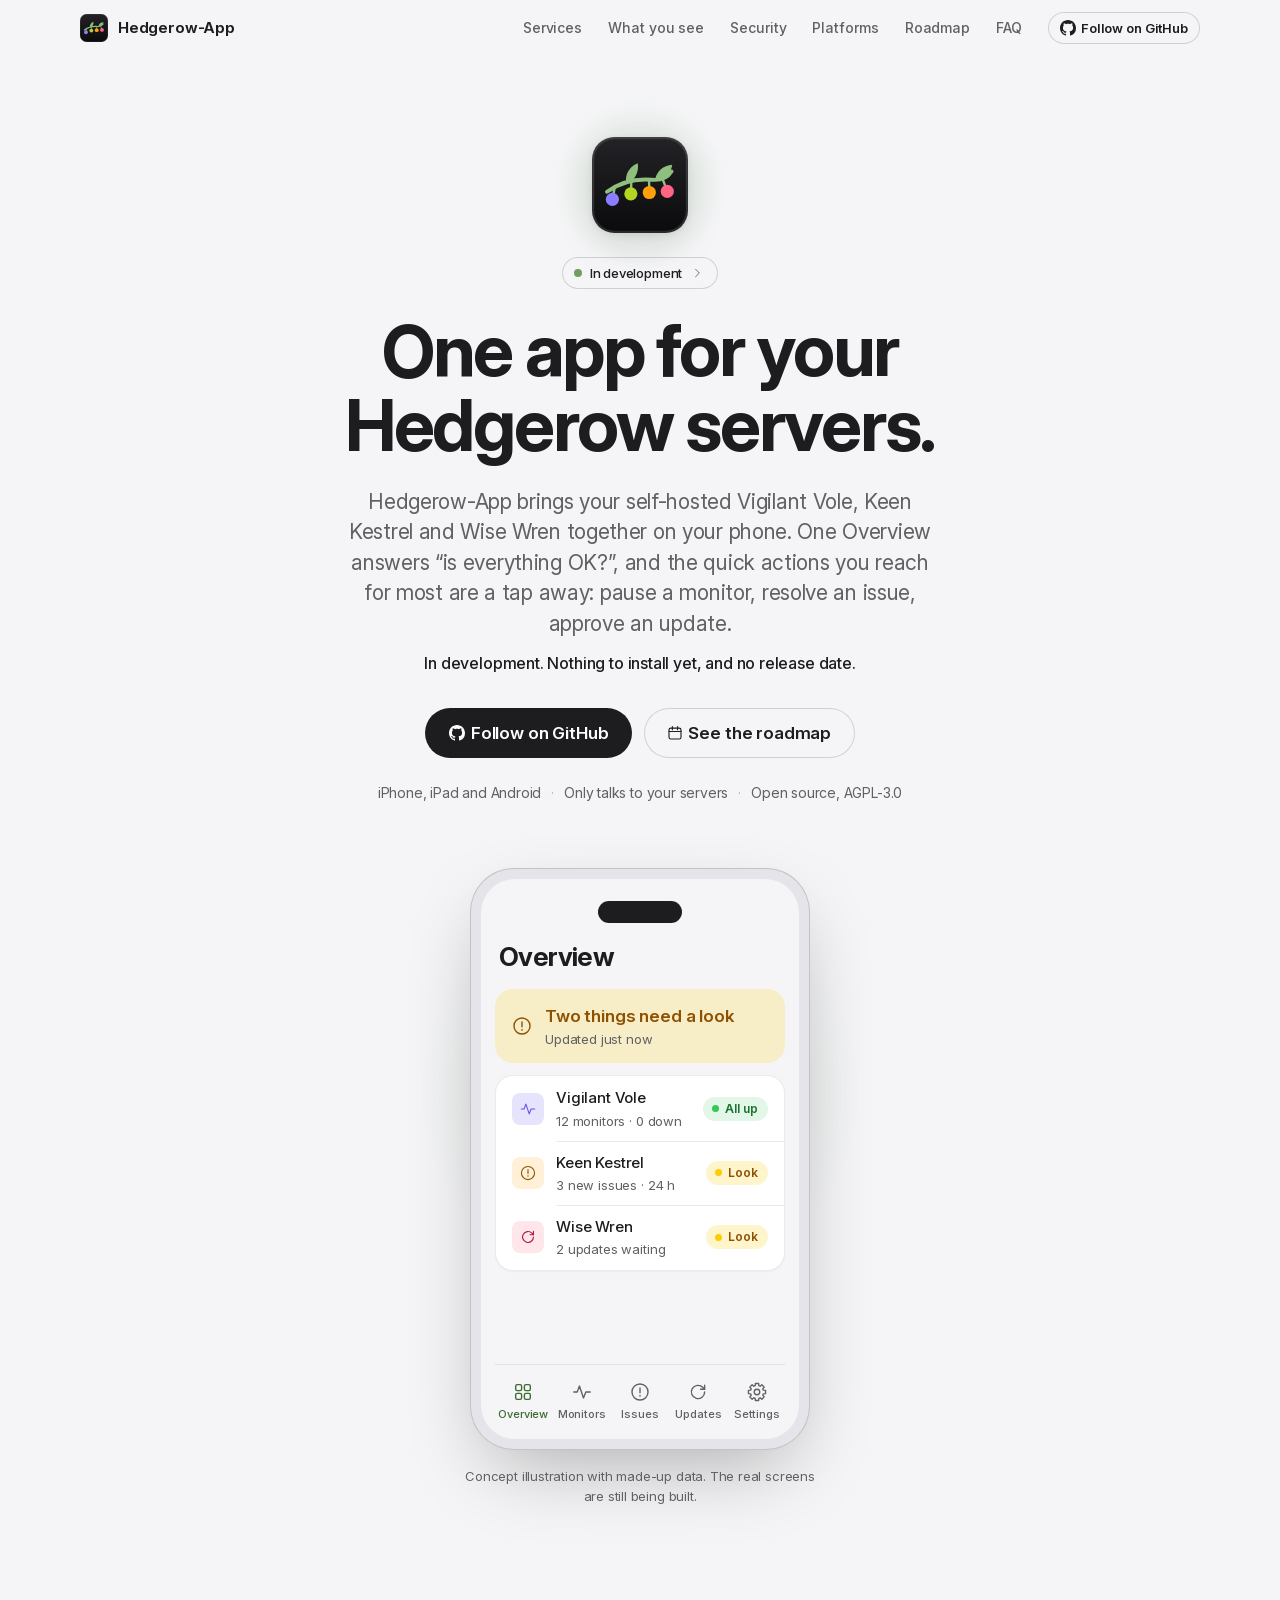
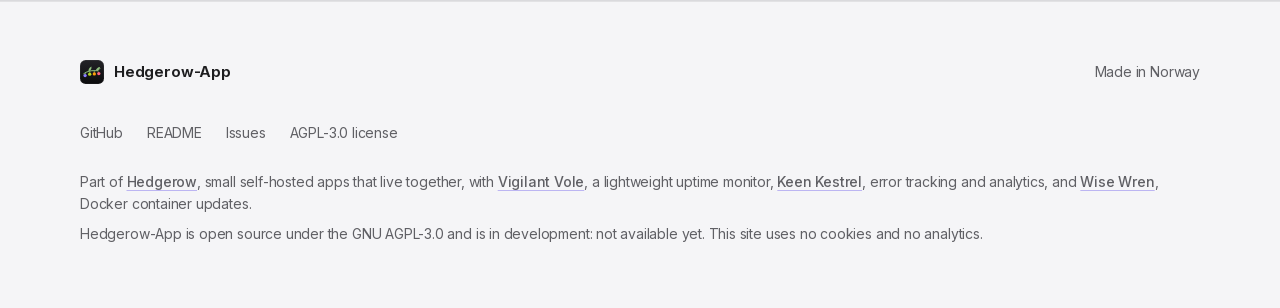
==== site/index.html @ c565898b "docs: add README and website Adds the README and a GitHub Pages site under site/ with the workflow t" ====
<!doctype html>
<html lang="en">
  <head>
    <meta charset="utf-8" />
    <meta name="viewport" content="width=device-width, initial-scale=1, viewport-fit=cover" />
    <meta
      http-equiv="Content-Security-Policy"
      content="default-src 'none'; script-src 'self' 'sha256-WZRJfWvsnNCPcxzZwvyhovnZGqhZaC+8gPGPRbx6wTk='; style-src 'self'; img-src 'self'; font-src 'self'; manifest-src 'self'; base-uri 'self'; form-action 'none'"
    />
    <title>Hedgerow-App — one app for your Hedgerow servers (in development)</title>
    <meta
      name="description"
      content="Hedgerow-App is one native app for iPhone, iPad and Android that brings your self-hosted Vigilant Vole, Keen Kestrel and Wise Wren servers together: an overview of what needs attention and quick actions. Open source and in development; not available yet."
    />
    <script>document.documentElement.classList.add("js");</script>
    <link rel="canonical" href="https://hedgerow.tools/Hedgerow-App/" />
    <link rel="icon" href="favicon.svg" type="image/svg+xml" />
    <link rel="icon" href="favicon.png" type="image/png" sizes="48x48" />
    <link rel="apple-touch-icon" href="apple-touch-icon.png" />
    <link rel="manifest" href="manifest.webmanifest" />
    <meta name="color-scheme" content="light dark" />
    <meta name="theme-color" content="#0b0b0d" media="(prefers-color-scheme: dark)" />
    <meta name="theme-color" content="#f5f5f7" media="(prefers-color-scheme: light)" />
    <meta property="og:type" content="website" />
    <meta property="og:url" content="https://hedgerow.tools/Hedgerow-App/" />
    <meta property="og:site_name" content="Hedgerow-App" />
    <meta property="og:title" content="Hedgerow-App — one app for your Hedgerow servers (in development)" />
    <meta
      property="og:description"
      content="Is everything OK? One overview of your self-hosted Vigilant Vole, Keen Kestrel and Wise Wren servers, with quick actions. Talks only to your own servers. Open source, in development."
    />
    <meta property="og:image" content="https://hedgerow.tools/Hedgerow-App/icon-512.png" />
    <meta property="og:image:type" content="image/png" />
    <meta property="og:image:width" content="512" />
    <meta property="og:image:height" content="512" />
    <meta property="og:image:alt" content="The Hedgerow-App logo, the Hedgerow sprig with its coloured berries on a dark tile." />
    <meta name="twitter:card" content="summary" />
    <meta name="twitter:title" content="Hedgerow-App — one app for your Hedgerow servers (in development)" />
    <meta
      name="twitter:description"
      content="Is everything OK? One overview of your self-hosted Vigilant Vole, Keen Kestrel and Wise Wren servers, with quick actions. Talks only to your own servers. Open source, in development."
    />
    <meta name="twitter:image" content="https://hedgerow.tools/Hedgerow-App/icon-512.png" />
    <link rel="preload" href="fonts/InterVariable.woff2" as="font" type="font/woff2" crossorigin />
    <link rel="stylesheet" href="styles.css" />
    <script type="application/ld+json">
      {
        "@context": "https://schema.org",
        "@type": "SoftwareApplication",
        "name": "Hedgerow-App",
        "description": "A planned native app for iPhone, iPad and Android that brings self-hosted Vigilant Vole, Keen Kestrel and Wise Wren servers together. In development; not available yet.",
        "url": "https://hedgerow.tools/Hedgerow-App/",
        "applicationCategory": "UtilitiesApplication",
        "operatingSystem": "iOS 18 or later, Android 10 or later",
        "image": "https://hedgerow.tools/Hedgerow-App/icon-512.png",
        "license": "https://github.com/Ferdinand99/Hedgerow-App/blob/main/LICENSE",
        "sameAs": ["https://github.com/Ferdinand99/Hedgerow-App"]
      }
    </script>
    <script src="app.js" defer></script>
  </head>
  <body>
    <svg width="0" height="0" class="vh" aria-hidden="true" focusable="false">
      <symbol id="gh" viewBox="0 0 16 16">
        <path d="M8 0C3.58 0 0 3.58 0 8c0 3.54 2.29 6.53 5.47 7.59.4.07.55-.17.55-.38 0-.19-.01-.82-.01-1.49-2.01.37-2.53-.49-2.69-.94-.09-.23-.48-.94-.82-1.13-.28-.15-.68-.52-.01-.53.63-.01 1.08.58 1.23.82.72 1.21 1.87.87 2.33.66.07-.52.28-.87.51-1.07-1.78-.2-3.64-.89-3.64-3.95 0-.87.31-1.59.82-2.15-.08-.2-.36-1.02.08-2.12 0 0 .67-.21 2.2.82.64-.18 1.32-.27 2-.27.68 0 1.36.09 2 .27 1.53-1.04 2.2-.82 2.2-.82.44 1.1.16 1.92.08 2.12.51.56.82 1.27.82 2.15 0 3.07-1.87 3.75-3.65 3.95.29.25.54.73.54 1.48 0 1.07-.01 1.93-.01 2.2 0 .21.15.46.55.38A8.01 8.01 0 0 0 16 8c0-4.42-3.58-8-8-8z" />
      </symbol>
    </svg>

    <a class="skip" href="#main">Skip to content</a>

    <header class="topbar" id="top">
      <div class="wrap topbar-inner">
        <a class="brand" href="#top">
          <img src="favicon.svg" alt="" width="28" height="28" />
          <span>Hedgerow-App</span>
        </a>

        <button class="nav-toggle" type="button" aria-label="Menu" aria-expanded="false" aria-controls="topnav" hidden>
          <span></span><span></span>
        </button>

        <nav class="topnav" id="topnav" aria-label="Main">
          <a class="topnav-link" href="#services">Services</a>
          <a class="topnav-link" href="#screens">What you see</a>
          <a class="topnav-link" href="#security">Security</a>
          <a class="topnav-link" href="#platforms">Platforms</a>
          <a class="topnav-link" href="#roadmap">Roadmap</a>
          <a class="topnav-link" href="#faq">FAQ</a>
          <a class="btn btn-ghost btn-sm" href="https://github.com/Ferdinand99/Hedgerow-App" aria-label="Follow Hedgerow-App on GitHub">
            <svg class="gh-mark" aria-hidden="true"><use href="#gh"></use></svg>
            <span>Follow on GitHub</span>
          </a>
        </nav>
      </div>
    </header>

    <main id="main">
      <!-- Hero ============================================================ -->
      <section class="hero" aria-labelledby="hero-title">
        <div class="wrap">
          <div class="hero-copy">
            <div class="hero-icon">
              <img src="assets/hedgerow-mark.svg" width="96" height="96" alt="" />
            </div>
            <a class="live-pill" href="#roadmap">
              <span class="dot" aria-hidden="true"></span>
              <span>In development</span>
              <svg class="icon" aria-hidden="true"><use href="assets/icons.svg#chevron-right"></use></svg>
            </a>
            <h1 class="display" id="hero-title">One app for your<br class="br-wide" /> Hedgerow servers.</h1>
            <p class="lead">
              Hedgerow-App brings your self-hosted Vigilant Vole, Keen Kestrel and Wise Wren
              together on your phone. One Overview answers “is everything OK?”, and the quick
              actions you reach for most are a tap away: pause a monitor, resolve an issue, approve
              an update.
            </p>
            <p class="hero-fine">In development. Nothing to install yet, and no release date.</p>
            <div class="hero-actions">
              <a class="btn btn-primary btn-lg" href="https://github.com/Ferdinand99/Hedgerow-App">
                <svg class="gh-mark" aria-hidden="true"><use href="#gh"></use></svg>
                <span>Follow on GitHub</span>
              </a>
              <a class="btn btn-ghost btn-lg" href="#roadmap">
                <svg class="icon" aria-hidden="true"><use href="assets/icons.svg#calendar"></use></svg>
                <span>See the roadmap</span>
              </a>
            </div>
            <p class="hero-meta"><span>iPhone, iPad and Android</span><span>Only talks to your servers</span><span>Open source, AGPL-3.0</span></p>
          </div>

          <figure class="hero-shot hero-shot-phone">
            <div
              class="phone"
              role="img"
              aria-label="Concept illustration of the Overview screen on a phone. A banner says two things need a look. Vigilant Vole shows all twelve monitors up. Keen Kestrel shows three new issues in the last 24 hours. Wise Wren shows two updates waiting. A tab bar below has Overview, Monitors, Issues, Updates and Settings. The data is made up."
            >
              <div class="phone-screen">
                <span class="phone-notch"></span>
                <span class="phone-title">Overview</span>
                <div class="phone-ok status-warning">
                  <svg class="icon" aria-hidden="true"><use href="assets/icons.svg#alert-circle"></use></svg>
                  <span>Two things need a look<small>Updated just now</small></span>
                </div>
                <ul class="list">
                  <li>
                    <div class="list-row app-vole app-tint">
                      <span class="list-icon"><svg class="icon" aria-hidden="true"><use href="assets/icons.svg#pulse"></use></svg></span>
                      <span class="list-main"><span class="list-title">Vigilant Vole</span><span class="list-sub">12 monitors · 0 down</span></span>
                      <span class="pill status-up"><span class="dot"></span>All up</span>
                    </div>
                  </li>
                  <li>
                    <div class="list-row app-kestrel app-tint">
                      <span class="list-icon"><svg class="icon" aria-hidden="true"><use href="assets/icons.svg#alert-circle"></use></svg></span>
                      <span class="list-main"><span class="list-title">Keen Kestrel</span><span class="list-sub">3 new issues · 24 h</span></span>
                      <span class="pill status-warning"><span class="dot"></span>Look</span>
                    </div>
                  </li>
                  <li>
                    <div class="list-row app-wren app-tint">
                      <span class="list-icon"><svg class="icon" aria-hidden="true"><use href="assets/icons.svg#refresh"></use></svg></span>
                      <span class="list-main"><span class="list-title">Wise Wren</span><span class="list-sub">2 updates waiting</span></span>
                      <span class="pill status-warning"><span class="dot"></span>Look</span>
                    </div>
                  </li>
                </ul>
                <div class="phone-tabs">
                  <span class="phone-tab is-on"><svg class="icon" aria-hidden="true"><use href="assets/icons.svg#dashboard"></use></svg>Overview</span>
                  <span class="phone-tab"><svg class="icon" aria-hidden="true"><use href="assets/icons.svg#pulse"></use></svg>Monitors</span>
                  <span class="phone-tab"><svg class="icon" aria-hidden="true"><use href="assets/icons.svg#alert-circle"></use></svg>Issues</span>
                  <span class="phone-tab"><svg class="icon" aria-hidden="true"><use href="assets/icons.svg#refresh"></use></svg>Updates</span>
                  <span class="phone-tab"><svg class="icon" aria-hidden="true"><use href="assets/icons.svg#gear"></use></svg>Settings</span>
                </div>
              </div>
            </div>
            <figcaption>Concept illustration with made-up data. The real screens are still being built.</figcaption>
          </figure>
        </div>
      </section>

      <!-- Services ======================================================== -->
      <section class="section" id="services" aria-labelledby="services-title">
        <div class="wrap">
          <header class="section-head reveal">
            <p class="eyebrow">Your servers, one place</p>
            <h2 class="headline" id="services-title">Three services, one overview.</h2>
            <p class="sub">
              Instead of three web pages in a browser, you get one app that answers “is everything
              OK?” and links straight to the right place. It works with your own self-hosted
              servers, whoever runs them. Connect the ones you use; you don’t need all three.
            </p>
          </header>

          <ul class="grid">
            <li class="card svc app-vole reveal">
              <img class="svc-icon" src="assets/apps/vigilant-vole.svg" width="56" height="56" alt="" />
              <h3>Vigilant Vole</h3>
              <p class="svc-kind">Uptime monitoring</p>
              <p>Is something down? See monitors with status and response time, pause one, or start maintenance.</p>
              <a class="link-arrow" href="https://hedgerow.tools/Vigilant-Vole/">Vigilant Vole<svg class="icon" aria-hidden="true"><use href="assets/icons.svg#chevron-right"></use></svg></a>
            </li>
            <li class="card svc app-kestrel reveal d1">
              <img class="svc-icon" src="assets/apps/keen-kestrel.svg" width="56" height="56" alt="" />
              <h3>Keen Kestrel</h3>
              <p class="svc-kind">Error tracking and analytics</p>
              <p>Have new errors or crashes appeared? Read the latest event and stack trace, then resolve or ignore the issue.</p>
              <a class="link-arrow" href="https://hedgerow.tools/Keen-Kestrel/">Keen Kestrel<svg class="icon" aria-hidden="true"><use href="assets/icons.svg#chevron-right"></use></svg></a>
            </li>
            <li class="card svc app-wren reveal d2">
              <img class="svc-icon" src="assets/apps/wise-wren.svg" width="56" height="56" alt="" />
              <h3>Wise Wren</h3>
              <p class="svc-kind">Container updates</p>
              <p>Is an update waiting? Approve it, schedule it, or roll back one that went wrong.</p>
              <a class="link-arrow" href="https://hedgerow.tools/Wise-Wren/">Wise Wren<svg class="icon" aria-hidden="true"><use href="assets/icons.svg#chevron-right"></use></svg></a>
            </li>
          </ul>

          <p class="later reveal">
            <strong>Not a copy of the websites.</strong> Setup, users, notification channels and
            other settings stay on each service’s web interface. The app is for looking and for the
            few actions you need on the go.
          </p>
        </div>
      </section>

      <!-- What you see ==================================================== -->
      <section class="section section-alt" id="screens" aria-labelledby="screens-title">
        <div class="wrap">
          <header class="section-head reveal">
            <p class="eyebrow">What you see</p>
            <h2 class="headline" id="screens-title">An Overview, then a tab for each service.</h2>
            <p class="sub">
              These are the screens planned for the first version. They are being built in the order
              shown in the <a href="#roadmap">roadmap</a>.
            </p>
          </header>

          <ul class="grid grid-2">
            <li class="card feature screen reveal">
              <span class="list-icon status-accent"><svg class="icon" aria-hidden="true"><use href="assets/icons.svg#dashboard"></use></svg></span>
              <h3>Overview</h3>
              <p>One card per connected service, with red, yellow and green at the top: monitors down, new errors in the last 24 hours, updates waiting. Tap a card to go to its tab.</p>
            </li>
            <li class="card feature screen app-vole app-tint reveal d1">
              <span class="list-icon"><svg class="icon" aria-hidden="true"><use href="assets/icons.svg#pulse"></use></svg></span>
              <h3>Monitors</h3>
              <p>Your monitors with status and response time, grouped as in Vigilant Vole, with search. A detail view shows a chart and recent incidents.</p>
              <ul class="chips"><li class="chip">Pause or resume</li><li class="chip">Start maintenance</li></ul>
            </li>
            <li class="card feature screen app-kestrel app-tint reveal">
              <span class="list-icon"><svg class="icon" aria-hidden="true"><use href="assets/icons.svg#alert-circle"></use></svg></span>
              <h3>Issues</h3>
              <p>Projects and their issues, sorted by latest or count. An issue shows its latest event with the stack trace, tags and release.</p>
              <ul class="chips"><li class="chip">Resolve</li><li class="chip">Ignore</li></ul>
            </li>
            <li class="card feature screen app-wren app-tint reveal d1">
              <span class="list-icon"><svg class="icon" aria-hidden="true"><use href="assets/icons.svg#refresh"></use></svg></span>
              <h3>Updates</h3>
              <p>Your servers and the targets with a newer version, plus scheduled and recent runs with their steps.</p>
              <ul class="chips"><li class="chip">Approve</li><li class="chip">Schedule</li><li class="chip">Cancel</li><li class="chip">Roll back</li></ul>
            </li>
          </ul>

          <p class="later reveal">
            <strong>Widgets:</strong> a small “is everything OK?” widget and a medium one with the
            three services. <strong>Notifications:</strong> see the <a href="#faq">questions</a> below.
          </p>
        </div>
      </section>

      <!-- Security ======================================================== -->
      <section class="section" id="security" aria-labelledby="security-title">
        <div class="wrap">
          <header class="section-head reveal">
            <p class="eyebrow">Security</p>
            <h2 class="headline" id="security-title">Your servers, your tokens, your phone.</h2>
            <p class="sub">
              The app is a client for your own servers and nothing else. These are the rules it is
              built around.
            </p>
          </header>

          <ul class="grid">
            <li class="card feature reveal">
              <span class="list-icon status-accent"><svg class="icon" aria-hidden="true"><use href="assets/icons.svg#server"></use></svg></span>
              <h3>Only your servers</h3>
              <p>The app talks to the servers you add, through their existing REST API, with an API token. There is <strong>no Hedgerow account and no cloud</strong> in between.</p>
            </li>
            <li class="card feature reveal d1">
              <span class="list-icon status-accent"><svg class="icon" aria-hidden="true"><use href="assets/icons.svg#key"></use></svg></span>
              <h3>Tokens stay on the device</h3>
              <p>Tokens are kept in the iOS Keychain or the Android Keystore, for this device only, and are left out of backups.</p>
            </li>
            <li class="card feature reveal d2">
              <span class="list-icon status-accent"><svg class="icon" aria-hidden="true"><use href="assets/icons.svg#eye"></use></svg></span>
              <h3>Read-only is the default advice</h3>
              <p>The app recommends a <strong>read-only token</strong>. You only need a token that can write if you want to use the quick actions.</p>
            </li>
          </ul>

          <ul class="grid">
            <li class="card feature reveal">
              <span class="list-icon"><svg class="icon" aria-hidden="true"><use href="assets/icons.svg#shield-check"></use></svg></span>
              <h3>Writes need your face or finger</h3>
              <p>Pausing, resolving, approving and rolling back are confirmed with Face ID, Touch ID or your device’s biometrics, so a lost phone can’t change anything.</p>
            </li>
            <li class="card feature reveal d1">
              <span class="list-icon"><svg class="icon" aria-hidden="true"><use href="assets/icons.svg#lock"></use></svg></span>
              <h3>https only</h3>
              <p>Connections use https. Addresses on your local network are the one exception, and the app never follows a redirect with your token attached.</p>
            </li>
            <li class="card feature reveal d2">
              <span class="list-icon"><svg class="icon" aria-hidden="true"><use href="assets/icons.svg#eye-off"></use></svg></span>
              <h3>Your data stays with your servers</h3>
              <p>No third-party SDK sees data from your servers, and the app doesn’t send it anywhere except back to those servers.</p>
            </li>
          </ul>

          <div class="steps-notes">
            <div class="callout status-info reveal">
              <svg class="icon" aria-hidden="true"><use href="assets/icons.svg#info"></use></svg>
              <p>
                <span class="callout-title">Early software</span>
                The app is still being built and hasn’t had an independent security review. The
                source is public so that anyone can read and check it.
              </p>
            </div>
            <div class="callout status-warning reveal d1">
              <svg class="icon" aria-hidden="true"><use href="assets/icons.svg#alert"></use></svg>
              <p>
                <span class="callout-title">A token is a key</span>
                Anyone with a copy of a token can use it. Give each phone its own token, make it
                read-only if you can, and revoke it on the server if you lose the phone.
              </p>
            </div>
          </div>
        </div>
      </section>

      <!-- Platforms ======================================================= -->
      <section class="section section-alt" id="platforms" aria-labelledby="platforms-title">
        <div class="wrap">
          <header class="section-head reveal">
            <p class="eyebrow">Platforms</p>
            <h2 class="headline" id="platforms-title">iPhone, iPad and Android.</h2>
            <p class="sub">
              Two native apps with the same screens, in English and Norwegian. They work with any
              current release of the three services that has the REST API v1.
            </p>
          </header>

          <ul class="grid grid-2">
            <li class="card feature reveal">
              <span class="list-icon"><svg class="icon" aria-hidden="true"><use href="assets/icons.svg#box"></use></svg></span>
              <h3>iPhone and iPad</h3>
              <p>iOS 18 or later. It starts on <strong>TestFlight</strong>, with the App Store to follow.</p>
            </li>
            <li class="card feature reveal d1">
              <span class="list-icon"><svg class="icon" aria-hidden="true"><use href="assets/icons.svg#download"></use></svg></span>
              <h3>Android</h3>
              <p>Android 10 or later. An <strong>APK from the GitHub releases</strong>, not Google Play. The app updates itself: it downloads the new APK, checks its signature and asks you to confirm the install.</p>
            </li>
          </ul>
        </div>
      </section>

      <!-- Roadmap ========================================================= -->
      <section class="section" id="roadmap" aria-labelledby="roadmap-title">
        <div class="wrap">
          <header class="section-head reveal">
            <p class="eyebrow">Status</p>
            <h2 class="headline" id="roadmap-title">Where it stands.</h2>
            <p class="sub">
              Hedgerow-App is in development and not available yet. The phases below are the order
              the work happens in, not cuts in scope, and there are no dates: each phase is done
              when it works.
            </p>
          </header>

          <ol class="roadmap">
            <li class="milestone is-now reveal">
              <span class="ms-marker" aria-hidden="true"><span class="dot is-live"></span></span>
              <div class="ms-body">
                <p class="ms-status"><span class="pill status-accent"><span class="dot"></span>Now</span></p>
                <h3>Foundation</h3>
                <p>Connect a service by pasting its address and token, and an Overview with real data from Vigilant Vole, Keen Kestrel and Wise Wren.</p>
              </div>
            </li>
            <li class="milestone reveal">
              <span class="ms-marker" aria-hidden="true"></span>
              <div class="ms-body">
                <p class="ms-status"><span class="pill">Then</span></p>
                <h3>The tabs</h3>
                <p>Monitors, Issues and Updates, for reading.</p>
              </div>
            </li>
            <li class="milestone reveal">
              <span class="ms-marker" aria-hidden="true"></span>
              <div class="ms-body">
                <p class="ms-status"><span class="pill">Then</span></p>
                <h3>Actions</h3>
                <p>Pause, resolve, approve and roll back, each confirmed with biometrics.</p>
              </div>
            </li>
            <li class="milestone reveal">
              <span class="ms-marker" aria-hidden="true"></span>
              <div class="ms-body">
                <p class="ms-status"><span class="pill">Then</span></p>
                <h3>Connect with a QR code</h3>
                <p>A “Connect the Hedgerow app” option on each server’s token page that shows a QR code to scan, with a token of the role and expiry you choose.</p>
              </div>
            </li>
            <li class="milestone reveal">
              <span class="ms-marker" aria-hidden="true"></span>
              <div class="ms-body">
                <p class="ms-status"><span class="pill">Then</span></p>
                <h3>Widgets and background refresh</h3>
                <p>Home-screen widgets, and local notifications when the app refreshes in the background.</p>
              </div>
            </li>
            <li class="milestone reveal">
              <span class="ms-marker" aria-hidden="true"></span>
              <div class="ms-body">
                <p class="ms-status"><span class="pill">Then</span></p>
                <h3>Android</h3>
                <p>The same screens on Android, with APK releases on GitHub and updates inside the app, with the signature checked.</p>
              </div>
            </li>
            <li class="milestone reveal">
              <span class="ms-marker" aria-hidden="true"></span>
              <div class="ms-body">
                <p class="ms-status"><span class="pill">Then</span></p>
                <h3>TestFlight, then the App Store</h3>
                <p>Privacy details, the icon and screenshots, then a first build on TestFlight.</p>
              </div>
            </li>
            <li class="milestone reveal">
              <span class="ms-marker" aria-hidden="true"></span>
              <div class="ms-body">
                <p class="ms-status"><span class="pill">Later</span></p>
                <h3>Push notifications</h3>
                <p>Instant alerts: on iOS through a Hedgerow push relay, on Android through UnifiedPush, without Google Play services.</p>
              </div>
            </li>
          </ol>
        </div>
      </section>

      <!-- FAQ ============================================================= -->
      <section class="section section-alt" id="faq" aria-labelledby="faq-title">
        <div class="wrap">
          <header class="section-head reveal">
            <h2 class="headline" id="faq-title">Questions.</h2>
          </header>
          <ul class="faq reveal">
            <li>
              <details>
                <summary>When can I use it?<svg class="icon" aria-hidden="true"><use href="assets/icons.svg#chevron-down"></use></svg></summary>
                <div class="faq-body">
                  <p>
                    Not yet. The app is in development, with the foundation first, and there is no
                    release date. Watch or star the
                    <a href="https://github.com/Ferdinand99/Hedgerow-App">repository</a> to hear about progress.
                  </p>
                </div>
              </details>
            </li>
            <li>
              <details>
                <summary>Do I need a Hedgerow account?<svg class="icon" aria-hidden="true"><use href="assets/icons.svg#chevron-down"></use></svg></summary>
                <div class="faq-body">
                  <p>
                    No. There is no Hedgerow account and no Hedgerow cloud. The app talks directly
                    to your own servers with an API token you create there.
                  </p>
                </div>
              </details>
            </li>
            <li>
              <details>
                <summary>Do I need all three services?<svg class="icon" aria-hidden="true"><use href="assets/icons.svg#chevron-down"></use></svg></summary>
                <div class="faq-body">
                  <p>
                    No. Connect the ones you run. The app checks which service lives at an address
                    and what your token is allowed to do, and shows only what applies.
                  </p>
                </div>
              </details>
            </li>
            <li>
              <details>
                <summary>Which server versions work?<svg class="icon" aria-hidden="true"><use href="assets/icons.svg#chevron-down"></use></svg></summary>
                <div class="faq-body">
                  <p>
                    Any current release of
                    <a href="https://hedgerow.tools/Vigilant-Vole/">Vigilant Vole</a>,
                    <a href="https://hedgerow.tools/Keen-Kestrel/">Keen Kestrel</a> or
                    <a href="https://hedgerow.tools/Wise-Wren/">Wise Wren</a>, which all offer the
                    REST API v1. Some conveniences, like connecting with a QR code, will need a newer
                    release of each service.
                  </p>
                </div>
              </details>
            </li>
            <li>
              <details>
                <summary>How will I get notifications?<svg class="icon" aria-hidden="true"><use href="assets/icons.svg#chevron-down"></use></svg></summary>
                <div class="faq-body">
                  <p>
                    First, the app refreshes when you open it, when you pull down, and in the
                    background when your phone allows it, and shows local notifications for changes.
                    That needs no extra server, but it isn’t instant.
                  </p>
                  <p>
                    Later, push notifications: on iOS through a Hedgerow push relay, on Android
                    through UnifiedPush. A push only says that something happened. It never carries
                    secrets.
                  </p>
                </div>
              </details>
            </li>
            <li>
              <details>
                <summary>Why isn’t the Android app on Google Play?<svg class="icon" aria-hidden="true"><use href="assets/icons.svg#chevron-down"></use></svg></summary>
                <div class="faq-body">
                  <p>
                    The Android app is an APK from the GitHub releases, which can update itself from
                    inside the app after checking the signature. That fits an AGPL-licensed project
                    and doesn’t depend on Google Play services.
                  </p>
                </div>
              </details>
            </li>
            <li>
              <details>
                <summary>Is it open source?<svg class="icon" aria-hidden="true"><use href="assets/icons.svg#chevron-down"></use></svg></summary>
                <div class="faq-body">
                  <p>
                    Yes, under the
                    <a href="https://github.com/Ferdinand99/Hedgerow-App/blob/main/LICENSE">GNU AGPL-3.0-only</a>.
                  </p>
                  <p>
                    Contributions aren’t open yet. When they are, a contributor licence agreement
                    (CLA) will be required for code contributions.
                  </p>
                </div>
              </details>
            </li>
          </ul>
        </div>
      </section>
    </main>

    <footer class="footer">
      <div class="wrap">
        <div class="footer-top">
          <a class="brand" href="#top">
            <img src="favicon.svg" alt="" width="24" height="24" loading="lazy" />
            <span>Hedgerow-App</span>
          </a>
          <span>Made in Norway</span>
        </div>
        <nav aria-label="Project links">
          <ul class="footer-links">
            <li><a href="https://github.com/Ferdinand99/Hedgerow-App">GitHub</a></li>
            <li><a href="https://github.com/Ferdinand99/Hedgerow-App#readme">README</a></li>
            <li><a href="https://github.com/Ferdinand99/Hedgerow-App/issues">Issues</a></li>
            <li><a href="https://github.com/Ferdinand99/Hedgerow-App/blob/main/LICENSE">AGPL-3.0 license</a></li>
          </ul>
        </nav>
        <p class="sibling">
          Part of <a href="https://hedgerow.tools/">Hedgerow</a>, small self-hosted apps that live
          together, with <a href="https://hedgerow.tools/Vigilant-Vole/">Vigilant Vole</a>, a
          lightweight uptime monitor, <a href="https://hedgerow.tools/Keen-Kestrel/">Keen Kestrel</a>,
          error tracking and analytics, and <a href="https://hedgerow.tools/Wise-Wren/">Wise Wren</a>,
          Docker container updates.
        </p>
        <p>
          Hedgerow-App is open source under the GNU AGPL-3.0 and is in development: not available
          yet. This site uses no cookies and no analytics.
        </p>
      </div>
    </footer>
  </body>
</html>
---- site/styles.css ----
/* ==========================================================================
   Hedgerow-App — website
   No build step, no third-party requests. The tokens and components below
   come from the family design system (Vigilant Vole's docs/design-system.md,
   also used by the Wise Wren, Keen Kestrel and Nimble Newt sites), so the app site reads
   as a sibling. Hedgerow's hedge green is the site's accent: glow and highlights,
   used sparingly; the three services keep their own colours.

    1. Font
    2. Tokens (family) + landing tokens
    3. Base
    4. Typography + display sizes
    5. Buttons
    6. Cards, lists, pills, callouts, stats, code, chips
    7. Landing: nav, hero, sections, feature rows, mocks (concepts),
       safe update steps, modes, targets, architecture, roadmap, FAQ,
       footer, 404
    8. Motion, responsive, preferences
   ========================================================================== */

/* 1. Font ----------------------------------------------------------------- */
@font-face {
  font-family: "InterVariable";
  src: url("fonts/InterVariable.woff2") format("woff2");
  font-weight: 100 900;
  font-style: normal;
  font-display: swap;
}

/* 2. Tokens ----------------------------------------------------------------
   Same values as the app. light-dark(): first value light, second dark.
   The site follows the system theme. */
:root {
  color-scheme: light dark;

  /* Surfaces */
  --bg: light-dark(#f5f5f7, #0b0b0d);
  --bg-2: light-dark(#ececf0, #111113);
  --card: light-dark(#ffffff, #161618);
  --fill: light-dark(rgba(118, 118, 128, 0.12), rgba(118, 118, 128, 0.22));
  --fill-2: light-dark(rgba(118, 118, 128, 0.2), rgba(118, 118, 128, 0.32));
  --hover: light-dark(rgba(0, 0, 0, 0.035), rgba(255, 255, 255, 0.045));
  --pressed: light-dark(rgba(0, 0, 0, 0.07), rgba(255, 255, 255, 0.08));
  --line: light-dark(rgba(0, 0, 0, 0.08), rgba(255, 255, 255, 0.08));
  --line-strong: light-dark(rgba(0, 0, 0, 0.15), rgba(255, 255, 255, 0.14));

  /* Materials */
  --bar: light-dark(rgba(245, 245, 247, 0.76), rgba(11, 11, 13, 0.72));
  --blur-bar: blur(20px) saturate(180%);

  /* Text */
  --text: light-dark(#1d1d1f, #f5f5f7);
  /* Light muted is a shade darker than the app's #6e6e73, so grey text stays
     above 4.5:1 on --bg-2 and on --fill tints (code, pills) too. */
  --muted: light-dark(#606065, #a1a1a6);
  --faint: light-dark(#aeaeb2, #6e6e73); /* decorative only */
  --on-inverse: light-dark(#ffffff, #0b0b0d);

  /* Brand (the family's) — links, focus, selection. Use sparingly. */
  --brand: light-dark(#6656e8, #8b7dff);
  --brand-ring: light-dark(rgba(102, 86, 232, 0.22), rgba(139, 125, 255, 0.32));

  /* Accent: Hedgerow's hedge green (the hub's accent). Text uses a deeper
     green on light backgrounds to keep contrast; the bright green is only
     decoration there. */
  --accent: light-dark(#6f9f60, #8fbf7f);
  --accent-text: light-dark(#3d6b33, #9fcf8f);
  --accent-fill: light-dark(rgba(111, 159, 96, 0.16), rgba(143, 191, 127, 0.14));
  --accent-line: light-dark(rgba(61, 107, 51, 0.4), rgba(143, 191, 127, 0.42));
  --accent-glow: light-dark(rgba(111, 159, 96, 0.24), rgba(143, 191, 127, 0.18));

  /* Status (Apple system colours) */
  --ok: light-dark(#34c759, #30d158);
  --ok-text: light-dark(#1b7330, #30d158); /* 4.9:1 on --ok-fill over white */
  --ok-fill: light-dark(rgba(52, 199, 89, 0.14), rgba(48, 209, 88, 0.15));
  --warn: light-dark(#ffcc00, #ffd60a);
  --warn-text: light-dark(#8f5000, #ffd60a);
  --warn-fill: light-dark(rgba(255, 204, 0, 0.2), rgba(255, 214, 10, 0.14));
  --bad: light-dark(#ff3b30, #ff453a);
  --bad-text: light-dark(#d70015, #ff6961);
  --bad-fill: light-dark(rgba(255, 59, 48, 0.11), rgba(255, 69, 58, 0.16));
  --info: light-dark(#007aff, #0a84ff);
  --info-text: light-dark(#0062cc, #409cff);
  --info-fill: light-dark(rgba(0, 122, 255, 0.1), rgba(10, 132, 255, 0.18));
  --neutral: light-dark(#8e8e93, #8e8e93);
  --neutral-text: light-dark(#6e6e73, #a1a1a6);
  --neutral-fill: light-dark(rgba(118, 118, 128, 0.14), rgba(118, 118, 128, 0.24));

  /* Shadows */
  --shadow-color: light-dark(rgba(0, 0, 0, 0.08), rgba(0, 0, 0, 0.5));
  --shadow-card: 0 1px 2px light-dark(rgba(0, 0, 0, 0.04), rgba(0, 0, 0, 0));
  --shadow-pop: 0 10px 30px -6px var(--shadow-color), 0 2px 6px light-dark(rgba(0, 0, 0, 0.06), rgba(0, 0, 0, 0.3));
  --shadow-sheet: 0 30px 80px -20px light-dark(rgba(0, 0, 0, 0.3), rgba(0, 0, 0, 0.8));

  /* Type */
  --font: "InterVariable", "Inter", system-ui, -apple-system, "Segoe UI", Roboto, "Helvetica Neue", Arial, sans-serif;
  --mono: ui-monospace, "SF Mono", "JetBrains Mono", Menlo, Consolas, monospace;

  /* Spacing (4px grid) */
  --sp-1: 0.25rem;
  --sp-2: 0.5rem;
  --sp-3: 0.75rem;
  --sp-4: 1rem;
  --sp-5: 1.25rem;
  --sp-6: 1.5rem;
  --sp-8: 2rem;
  --sp-10: 2.5rem;
  --sp-12: 3rem;
  --sp-16: 4rem;

  /* Radii */
  --r-xs: 6px;
  --r-sm: 10px;
  --r-md: 14px;
  --r-lg: 18px;
  --r-xl: 22px;
  --r-full: 999px;

  /* Layout */
  --wrap: 1120px;
  --gutter: 24px;
  --topbar-h: 56px;
  --safe-top: env(safe-area-inset-top, 0px);
  --safe-left: env(safe-area-inset-left, 0px);
  --safe-right: env(safe-area-inset-right, 0px);

  /* Motion */
  --ease-out: cubic-bezier(0.23, 1, 0.32, 1);
  --dur-press: 120ms;
  --dur-ui: 200ms;

  /* Layers */
  --z-nav: 50;
  --z-skip: 120;

  /* Landing only: section rhythm, reveal */
  --section: 128px;
  --dur-reveal: 600ms;
  --stagger: 60ms;
}

/* Status mapping — one class sets the trio every status-aware component reads. */
.status-up {
  --status: var(--ok);
  --status-text: var(--ok-text);
  --status-fill: var(--ok-fill);
}
.status-down {
  --status: var(--bad);
  --status-text: var(--bad-text);
  --status-fill: var(--bad-fill);
}
.status-warning {
  --status: var(--warn);
  --status-text: var(--warn-text);
  --status-fill: var(--warn-fill);
}
.status-info {
  --status: var(--info);
  --status-text: var(--info-text);
  --status-fill: var(--info-fill);
}
.status-none {
  --status: var(--neutral);
  --status-text: var(--neutral-text);
  --status-fill: var(--neutral-fill);
}
.status-accent {
  --status: var(--accent);
  --status-text: var(--accent-text);
  --status-fill: var(--accent-fill);
}

/* 3. Base ----------------------------------------------------------------- */
*,
*::before,
*::after {
  box-sizing: border-box;
}
html {
  -webkit-text-size-adjust: 100%;
  -webkit-tap-highlight-color: transparent;
  scroll-padding-top: calc(var(--topbar-h) + 16px);
  overflow-x: clip;
  background: var(--bg);
}
@media (prefers-reduced-motion: no-preference) {
  html:focus-within {
    scroll-behavior: smooth;
  }
}
body {
  margin: 0;
  overflow-x: clip;
  background: var(--bg);
  color: var(--text);
  font-family: var(--font);
  font-size: 1.0625rem;
  line-height: 1.55;
  letter-spacing: -0.011em;
  font-optical-sizing: auto;
  -webkit-font-smoothing: antialiased;
  -moz-osx-font-smoothing: grayscale;
  text-rendering: optimizeLegibility;
}
img,
svg {
  display: block;
  max-width: 100%;
}
img {
  height: auto;
}
[hidden] {
  display: none !important;
}
::selection {
  background: var(--brand-ring);
}
:focus-visible {
  outline: 2px solid var(--brand);
  outline-offset: 2px;
}
a {
  color: var(--brand);
  text-decoration-line: underline;
  text-decoration-color: color-mix(in srgb, var(--brand) 40%, transparent);
  text-decoration-thickness: 1px;
  text-underline-offset: 3px;
}
@media (hover: hover) and (pointer: fine) {
  a:hover {
    text-decoration-color: currentColor;
  }
}
button,
a,
summary {
  touch-action: manipulation;
}
button,
.btn {
  -webkit-user-select: none;
  user-select: none;
}
p,
ul,
ol,
dl,
dd,
figure {
  margin: 0;
}

/* Icons (sprite: assets/icons.svg) */
.icon {
  flex: none;
  width: 1.25em;
  height: 1.25em;
  fill: none;
  stroke: currentColor;
  stroke-width: 1.5;
  stroke-linecap: round;
  stroke-linejoin: round;
}

/* 4. Typography ------------------------------------------------------------ */
h1,
h2,
h3,
h4 {
  margin: 0;
  color: var(--text);
  text-wrap: balance;
}
h3 {
  font-size: 1.0625rem;
  font-weight: 600;
  line-height: 1.35;
  letter-spacing: -0.013em;
}
.muted {
  color: var(--muted);
}
.vh {
  position: absolute !important;
  width: 1px;
  height: 1px;
  margin: -1px;
  padding: 0;
  overflow: hidden;
  clip: rect(0 0 0 0);
  white-space: nowrap;
  border: 0;
}
.skip {
  position: fixed;
  left: 16px;
  top: -100px;
  z-index: var(--z-skip);
  padding: 10px 16px;
  border-radius: var(--r-sm);
  background: var(--text);
  color: var(--on-inverse);
  font-weight: 600;
  text-decoration: none;
}
.skip:focus {
  top: calc(var(--safe-top) + 10px);
}

.display {
  font-size: clamp(2.5rem, 6.4vw, 4.5rem);
  font-weight: 700;
  line-height: 1.04;
  letter-spacing: -0.032em;
}
.headline {
  font-size: clamp(1.875rem, 4.2vw, 3rem);
  font-weight: 700;
  line-height: 1.08;
  letter-spacing: -0.027em;
}
.title {
  font-size: clamp(1.5rem, 2.6vw, 1.875rem);
  font-weight: 650;
  line-height: 1.15;
  letter-spacing: -0.021em;
}
.lead {
  color: var(--muted);
  font-size: clamp(1.125rem, 1.8vw, 1.3125rem);
  line-height: 1.45;
  letter-spacing: -0.014em;
  text-wrap: pretty;
}
.sub {
  margin-top: var(--sp-4);
  color: var(--muted);
  font-size: 1.125rem;
  line-height: 1.5;
  letter-spacing: -0.013em;
  text-wrap: pretty;
}

/* 5. Buttons (app) -------------------------------------------------------- */
.btn {
  --btn-bg: var(--fill);
  --btn-fg: var(--text);
  --btn-hover: var(--fill-2);
  position: relative;
  display: inline-flex;
  align-items: center;
  justify-content: center;
  gap: 6px;
  min-height: 40px;
  padding: 0 16px;
  border: 0;
  border-radius: var(--r-full);
  background: var(--btn-bg);
  color: var(--btn-fg);
  font: inherit;
  font-size: 0.9375rem;
  font-weight: 600;
  letter-spacing: -0.009em;
  line-height: 1.1;
  white-space: nowrap;
  text-decoration: none;
  cursor: pointer;
  transition:
    transform var(--dur-press) var(--ease-out),
    background-color var(--dur-ui) ease,
    color var(--dur-ui) ease,
    box-shadow var(--dur-ui) ease;
}
.btn:active {
  transform: scale(0.97);
}
.btn .icon {
  width: 18px;
  height: 18px;
  margin-inline: -2px;
}
@media (hover: hover) and (pointer: fine) {
  .btn:hover {
    background: var(--btn-hover);
  }
}
.btn-primary {
  --btn-bg: var(--text);
  --btn-fg: var(--on-inverse);
  --btn-hover: color-mix(in srgb, var(--text) 84%, var(--bg));
}
.btn-ghost {
  --btn-bg: transparent;
  --btn-hover: var(--hover);
  box-shadow: inset 0 0 0 1px var(--line-strong);
}
.btn-sm {
  min-height: 32px;
  padding: 0 12px;
  font-size: 0.8125rem;
  gap: 5px;
}
.btn-sm .icon {
  width: 16px;
  height: 16px;
}
.btn-lg {
  min-height: 50px;
  padding: 0 24px;
  font-size: 1.0625rem;
}
.btn-meta {
  font-weight: 500;
  opacity: 0.66;
  font-variant-numeric: tabular-nums;
}
@media (pointer: coarse) {
  .btn {
    min-height: 44px;
  }
  .btn-sm {
    min-height: 36px;
  }
  .btn-sm::before {
    content: "";
    position: absolute;
    inset: -4px;
  }
}

.link-arrow {
  display: inline-flex;
  align-items: center;
  gap: 4px;
  min-height: 44px;
  font-weight: 500;
  text-decoration: none;
}
.link-arrow .icon {
  width: 16px;
  height: 16px;
  stroke-width: 2;
  transition: transform var(--dur-ui) var(--ease-out);
}
@media (hover: hover) and (pointer: fine) {
  .link-arrow:hover .icon {
    transform: translateX(3px);
  }
}

/* 6. App components -------------------------------------------------------- */
.card {
  min-width: 0;
  padding: var(--sp-5);
  border: 1px solid var(--line);
  border-radius: var(--r-lg);
  background: var(--card);
  box-shadow: var(--shadow-card);
}

/* Inset grouped list */
.list {
  margin: 0;
  padding: 0;
  list-style: none;
  border: 1px solid var(--line);
  border-radius: var(--r-lg);
  background: var(--card);
  box-shadow: var(--shadow-card);
  overflow: hidden;
}
.list-row {
  --sep-inset: 16px;
  position: relative;
  display: flex;
  align-items: center;
  gap: var(--sp-3);
  min-height: 52px;
  padding: 10px 16px;
  color: inherit;
  font-size: 0.9375rem;
  text-decoration: none;
}
.list > li + li > .list-row::before {
  content: "";
  position: absolute;
  top: 0;
  left: var(--sep-inset);
  right: 0;
  height: 1px;
  background: var(--line);
}
.list-row:has(> .list-icon:first-child) {
  --sep-inset: 60px;
}
.list-icon {
  display: grid;
  place-items: center;
  flex: none;
  width: 32px;
  height: 32px;
  border-radius: 8px;
  background: var(--status-fill, var(--fill));
  color: var(--status-text, var(--text));
}
.list-icon .icon {
  width: 18px;
  height: 18px;
}
.list-main {
  display: flex;
  flex: 1 1 auto;
  flex-direction: column;
  gap: 1px;
  min-width: 0;
}
.list-title {
  overflow: hidden;
  color: var(--text);
  font-weight: 500;
  text-overflow: ellipsis;
  white-space: nowrap;
}
.list-sub {
  overflow: hidden;
  color: var(--muted);
  font-size: 0.8125rem;
  text-overflow: ellipsis;
  white-space: nowrap;
}
.list-value {
  flex: none;
  color: var(--muted);
  font-size: 0.8125rem;
  font-variant-numeric: tabular-nums;
  text-align: right;
}

/* Status dot, pill */
.dot {
  position: relative;
  flex: none;
  display: inline-block;
  width: 8px;
  height: 8px;
  border-radius: 50%;
  background: var(--status, var(--neutral));
}
.dot.is-live::after {
  content: "";
  position: absolute;
  inset: 0;
  border-radius: 50%;
  background: var(--status, var(--accent));
  animation: ww-pulse 2s var(--ease-out) infinite;
}
.pill {
  display: inline-flex;
  align-items: center;
  gap: 6px;
  height: 24px;
  padding: 0 10px 0 9px;
  border-radius: var(--r-full);
  background: var(--status-fill, var(--fill));
  color: var(--status-text, var(--muted));
  font-size: 0.75rem;
  font-weight: 600;
  letter-spacing: 0;
  line-height: 1;
  white-space: nowrap;
}
.pill .dot {
  width: 7px;
  height: 7px;
}
.pill-lg {
  height: 28px;
  padding: 0 12px 0 10px;
  font-size: 0.8125rem;
}

/* Callout */
.callout {
  display: flex;
  align-items: flex-start;
  gap: var(--sp-3);
  padding: 14px 16px;
  border-radius: var(--r-md);
  background: var(--status-fill, var(--fill));
  color: var(--text);
  font-size: 0.875rem;
  line-height: 1.45;
}
.callout > .icon {
  width: 20px;
  height: 20px;
  color: var(--status-text, var(--muted));
}
.callout-title {
  display: block;
  font-weight: 600;
}

/* Stat tiles */
.stats {
  display: grid;
  grid-template-columns: repeat(auto-fit, minmax(min(100%, 12rem), 1fr));
  gap: var(--sp-3);
  margin: 0;
  padding: 0;
  list-style: none;
}
.stat {
  display: flex;
  flex-direction: column;
  min-width: 0;
  padding: var(--sp-4) var(--sp-5) var(--sp-5);
  border: 1px solid var(--line);
  border-radius: var(--r-lg);
  background: var(--card);
  box-shadow: var(--shadow-card);
}
.stat-label {
  color: var(--muted);
  font-size: 0.8125rem;
  font-weight: 500;
}
.stat-value {
  margin-top: 6px;
  font-size: 2rem;
  font-weight: 650;
  font-variant-numeric: tabular-nums;
  letter-spacing: -0.022em;
  line-height: 1.1;
}
.stat-value small {
  margin-left: 2px;
  color: var(--muted);
  font-size: 1rem;
  font-weight: 500;
  letter-spacing: -0.011em;
}
.stat-meta {
  margin-top: 6px;
  color: var(--muted);
  font-size: 0.8125rem;
}

/* Code */
code {
  padding: 0.1em 0.4em;
  border-radius: var(--r-xs);
  background: var(--fill);
  font-family: var(--mono);
  font-size: 0.875em;
  letter-spacing: 0;
  overflow-wrap: anywhere;
}
code.nw {
  white-space: nowrap;
}

/* Chips */
.chips {
  display: flex;
  flex-wrap: wrap;
  gap: var(--sp-2);
  margin: 0;
  padding: 0;
  list-style: none;
}
.chip {
  display: inline-flex;
  align-items: center;
  gap: 6px;
  min-height: 32px;
  padding: 0 14px;
  border-radius: var(--r-full);
  box-shadow: inset 0 0 0 1px var(--line-strong);
  color: var(--text);
  font-size: 0.8125rem;
  font-weight: 500;
  white-space: nowrap;
}
.chip-on {
  background: var(--text);
  box-shadow: none;
  color: var(--on-inverse);
}

/* 7. Landing ---------------------------------------------------------------- */
.wrap {
  width: 100%;
  max-width: calc(var(--wrap) + 2 * var(--gutter));
  margin-inline: auto;
  padding-left: max(var(--gutter), var(--safe-left));
  padding-right: max(var(--gutter), var(--safe-right));
}

/* Nav: the app's glass top bar. Hairline appears once content is under it. */
.topbar {
  position: sticky;
  top: 0;
  z-index: var(--z-nav);
  padding-top: var(--safe-top);
  background: var(--bar);
  -webkit-backdrop-filter: var(--blur-bar);
  backdrop-filter: var(--blur-bar);
  border-bottom: 1px solid var(--line);
  transition: border-color var(--dur-ui) ease;
}
.js .topbar:not(.is-scrolled):not(.menu-open) {
  border-bottom-color: transparent;
}
@supports not ((backdrop-filter: blur(1px)) or (-webkit-backdrop-filter: blur(1px))) {
  .topbar {
    background: var(--bg);
  }
}
.topbar-inner {
  display: flex;
  align-items: center;
  gap: var(--sp-6);
  height: var(--topbar-h);
}
.brand {
  display: inline-flex;
  align-items: center;
  gap: 10px;
  min-height: 44px;
  color: var(--text);
  font-size: 0.9375rem;
  font-weight: 650;
  letter-spacing: -0.012em;
  text-decoration: none;
  white-space: nowrap;
}
.brand img {
  flex: none;
  width: 28px;
  height: 28px;
}
.topnav {
  display: flex;
  align-items: center;
  gap: 2px;
  margin-left: auto;
}
.topnav-link {
  display: inline-flex;
  align-items: center;
  min-height: 34px;
  padding: 0 12px;
  border-radius: var(--r-full);
  color: var(--muted);
  font-size: 0.875rem;
  font-weight: 500;
  letter-spacing: -0.006em;
  text-decoration: none;
  white-space: nowrap;
  transition:
    color var(--dur-ui) ease,
    background-color var(--dur-ui) ease;
}
.topnav-link[aria-current="true"] {
  background: var(--fill);
  color: var(--text);
}
@media (hover: hover) and (pointer: fine) {
  .topnav-link:hover {
    color: var(--text);
  }
}
.topnav .btn {
  margin-left: var(--sp-3);
}
.gh-mark {
  width: 16px;
  height: 16px;
  fill: currentColor;
}
.nav-toggle {
  display: none;
  position: relative;
  width: 44px;
  height: 44px;
  margin-left: auto;
  margin-right: -10px;
  padding: 0;
  border: 0;
  background: none;
  color: var(--text);
  cursor: pointer;
}
.nav-toggle span {
  position: absolute;
  left: 13px;
  width: 18px;
  height: 1.5px;
  border-radius: 1px;
  background: currentColor;
  transition: transform var(--dur-ui) var(--ease-out);
}
.nav-toggle span:first-child {
  top: 18px;
}
.nav-toggle span:last-child {
  top: 24.5px;
}
.nav-toggle[aria-expanded="true"] span:first-child {
  transform: translateY(3.25px) rotate(45deg);
}
.nav-toggle[aria-expanded="true"] span:last-child {
  transform: translateY(-3.25px) rotate(-45deg);
}

/* Sections */
.section {
  padding: var(--section) 0;
}
.section + .section:not(.section-alt) {
  padding-top: 0;
}
.section-alt {
  background: var(--bg-2);
  border-block: 1px solid var(--line);
}
.section-alt + .section:not(.section-alt) {
  padding-top: var(--section);
}
.section-head {
  max-width: 42rem;
  margin-bottom: var(--sp-16);
}
.section-head.center {
  margin-inline: auto;
  text-align: center;
}

/* Hero */
.hero {
  position: relative;
  padding: 80px 0 0;
  overflow-x: clip;
  text-align: center;
}
.hero-icon {
  position: relative;
  width: 96px;
  height: 96px;
  margin: 0 auto var(--sp-6);
}
/* The mark's own glow, spilling past the tile */
.hero-icon::before {
  content: "";
  position: absolute;
  inset: -70%;
  z-index: -1;
  background: radial-gradient(closest-side, var(--accent-glow), transparent 75%);
  pointer-events: none;
}
.hero-icon img {
  width: 96px;
  height: 96px;
  /* The tile is a squircle with transparent corners, so the shadow follows
     its shape rather than a box */
  filter: drop-shadow(0 10px 18px var(--shadow-color)) drop-shadow(0 2px 4px var(--shadow-color));
}
.hero .lead {
  max-width: 38rem;
  margin: var(--sp-6) auto 0;
}
.hero-fine {
  margin-top: var(--sp-3);
  color: var(--text);
  font-size: 1rem;
  font-weight: 500;
  letter-spacing: -0.011em;
}
.hero-actions {
  display: flex;
  flex-wrap: wrap;
  justify-content: center;
  gap: var(--sp-3);
  margin-top: var(--sp-8);
}
.hero-meta {
  display: flex;
  flex-wrap: wrap;
  justify-content: center;
  align-items: center;
  gap: 4px 0;
  margin-top: var(--sp-6);
  color: var(--muted);
  font-size: 0.875rem;
}
.hero-meta > * + *::before {
  content: "·";
  margin: 0 10px;
  color: var(--faint);
}
.hero-shot {
  position: relative;
  max-width: 1000px;
  margin: var(--sp-16) auto 0;
}
/* Faint green glow behind the concept panel */
.hero-shot::before {
  content: "";
  position: absolute;
  inset: -14% -10% 30%;
  z-index: -1;
  background: radial-gradient(50% 50% at 50% 50%, var(--accent-fill), transparent 70%);
  pointer-events: none;
}
.hero-shot .mock {
  border-color: var(--line-strong);
  box-shadow: var(--shadow-sheet);
  text-align: left;
}
.hero-shot figcaption {
  margin-top: var(--sp-4);
  color: var(--muted);
  font-size: 0.8125rem;
}

/* Release pill in the hero */
.live-pill {
  display: inline-flex;
  align-items: center;
  gap: 8px;
  margin-bottom: var(--sp-6);
  padding: 6px 14px 6px 12px;
  border-radius: var(--r-full);
  box-shadow: inset 0 0 0 1px var(--line-strong);
  color: var(--text);
  font-size: 0.8125rem;
  font-weight: 500;
  text-decoration: none;
}
.live-pill .dot {
  --status: var(--accent);
}
.live-pill .icon {
  width: 14px;
  height: 14px;
  color: var(--muted);
  stroke-width: 2;
}

/* Feature rows */
.rows {
  display: grid;
  gap: 120px;
}
.row {
  display: grid;
  grid-template-columns: minmax(0, 5fr) minmax(0, 7fr);
  gap: 72px;
  align-items: center;
}
.row-flip {
  grid-template-columns: minmax(0, 7fr) minmax(0, 5fr);
}
.row-flip .row-copy {
  order: 2;
}
.row-copy .title {
  margin-bottom: var(--sp-4);
}
.row-copy p {
  max-width: 32em;
  margin-bottom: var(--sp-3);
  color: var(--muted);
  text-wrap: pretty;
}
.row-copy p strong {
  color: var(--text);
  font-weight: 600;
}
.row-art {
  min-width: 0;
}

/* Mocks — app components arranged as illustrations (decorative, role=img) */
.mock {
  display: flex;
  flex-direction: column;
  gap: var(--sp-4);
  padding: var(--sp-5);
  border: 1px solid var(--line);
  border-radius: var(--r-xl);
  background: var(--bg);
  box-shadow: var(--shadow-pop);
  font-size: 0.9375rem;
  letter-spacing: -0.009em;
}
.mock-bar {
  display: flex;
  align-items: center;
  justify-content: space-between;
  gap: var(--sp-3);
  padding-inline: 4px;
}
.mock-title {
  font-size: 1.0625rem;
  font-weight: 600;
  letter-spacing: -0.013em;
}
.mock .list-row {
  min-height: 56px;
}
.mock-caption {
  padding-inline: 4px;
  color: var(--muted);
  font-size: 0.8125rem;
}
.mock .chips {
  padding-inline: 4px;
}
/* Feature grid */
.grid {
  display: grid;
  grid-template-columns: repeat(3, minmax(0, 1fr));
  gap: var(--sp-4);
  margin: 0;
  padding: 0;
  list-style: none;
}
.feature {
  display: flex;
  flex-direction: column;
  gap: var(--sp-2);
  padding: var(--sp-6);
}
.feature .list-icon {
  margin-bottom: var(--sp-3);
}
.feature p {
  color: var(--muted);
  font-size: 0.9375rem;
  text-wrap: pretty;
}

/* "And the rest" heading above a feature grid */
.more {
  margin: 96px 0 var(--sp-8);
  text-align: center;
}

/* Small helpers */
.mono {
  font-family: var(--mono);
  letter-spacing: 0;
}
.eyebrow {
  margin-bottom: var(--sp-3);
  color: var(--accent-text);
  font-size: 0.9375rem;
  font-weight: 600;
  letter-spacing: -0.006em;
}
.mock-label {
  margin-bottom: var(--sp-2);
  padding-inline: 4px;
  color: var(--muted);
  font-size: 0.8125rem;
  font-weight: 500;
}

/* Ticked lists */
.ticks {
  display: grid;
  gap: 10px;
  margin: 0;
  padding: 0;
  list-style: none;
  color: var(--muted);
  font-size: 0.9375rem;
}
.ticks li {
  position: relative;
  padding-left: 20px;
  text-wrap: pretty;
}
.ticks li::before {
  content: "";
  position: absolute;
  left: 2px;
  top: 0.62em;
  width: 6px;
  height: 6px;
  border-radius: 50%;
  background: var(--faint);
}

/* Split: copy on one side, a concept on the other */
.split {
  display: grid;
  grid-template-columns: minmax(0, 5fr) minmax(0, 7fr);
  gap: 72px;
  align-items: start;
}
.split-copy .sub {
  max-width: 32rem;
}
.split-note {
  max-width: 30rem;
  margin-top: var(--sp-6);
  color: var(--muted);
  font-size: 0.9375rem;
}
.split-note strong {
  color: var(--text);
  font-weight: 600;
}
.split-art {
  display: flex;
  flex-direction: column;
  gap: var(--sp-4);
  min-width: 0;
}

/* Hero concept panel: the updates waiting on one server */
.hero-shot {
  max-width: 760px;
}
.mock .list-row > .pill {
  flex: none;
}
.mock-foot {
  display: flex;
  flex-wrap: wrap;
  align-items: center;
  justify-content: space-between;
  gap: var(--sp-2) var(--sp-4);
  padding-inline: 4px;
  color: var(--muted);
  font-size: 0.8125rem;
}
.mock-foot .chip {
  min-height: 30px;
}
.ver {
  font-family: var(--mono);
  font-size: 0.75rem;
  letter-spacing: 0;
}

/* The problem: three cards, then the rule */
.problem .list-icon {
  margin-bottom: var(--sp-3);
}
.feature p strong {
  color: var(--text);
  font-weight: 600;
}
.rule {
  max-width: 760px;
  margin: var(--sp-10) auto 0;
  padding: var(--sp-5) var(--sp-6);
  border: 1px solid var(--accent-line);
  border-radius: var(--r-lg);
  font-size: 1rem;
  line-height: 1.5;
}
.rule > .icon {
  width: 22px;
  height: 22px;
  margin-top: 1px;
}
.rule .callout-title {
  margin-bottom: 2px;
  font-size: 1.0625rem;
}

/* A safe update: eight steps in a row of cards, joined by a track. Step 7
   only runs when the health check fails, so it is marked as a branch. */
.steps {
  --step-pad: var(--sp-5);
  --step-gap: var(--sp-4);
  --step-n: 28px;
  display: grid;
  grid-template-columns: repeat(4, minmax(0, 1fr));
  gap: var(--step-gap);
  margin: 0;
  padding: 0;
  list-style: none;
}
.step {
  position: relative;
  display: flex;
  flex-direction: column;
  gap: var(--sp-2);
  padding: var(--step-pad) var(--step-pad) var(--sp-6);
  border: 1px solid var(--line);
  border-radius: var(--r-lg);
  background: var(--card);
  box-shadow: var(--shadow-card);
}
/* The track: from this step's number to the next step's number */
.step::after {
  content: "";
  position: absolute;
  z-index: 1;
  top: calc(var(--step-pad) + var(--step-n) / 2 - 1px);
  left: calc(var(--step-pad) + var(--step-n) + 8px);
  right: calc(-1 * (var(--step-gap) + var(--step-pad)) + 8px);
  height: 2px;
  border-radius: 1px;
  background: var(--accent-line);
  pointer-events: none;
}
.step:nth-child(4n)::after,
.step:last-child::after {
  display: none;
}
.step-head {
  display: flex;
  align-items: center;
  justify-content: space-between;
  gap: var(--sp-2);
  margin-bottom: var(--sp-2);
}
.step-n {
  display: grid;
  place-items: center;
  flex: none;
  width: var(--step-n);
  height: var(--step-n);
  border-radius: 50%;
  background: var(--accent-fill);
  color: var(--accent-text);
  font-size: 0.875rem;
  font-weight: 700;
  font-variant-numeric: tabular-nums;
}
.step h3 {
  font-size: 1.0625rem;
  font-weight: 600;
  line-height: 1.3;
}
.step p {
  color: var(--muted);
  font-size: 0.9375rem;
  text-wrap: pretty;
}
.step p strong {
  color: var(--text);
  font-weight: 600;
}
.step.is-branch {
  border-style: dashed;
  border-color: color-mix(in srgb, var(--bad) 45%, var(--line));
  background: color-mix(in srgb, var(--bad) 4%, var(--card));
}
.step.is-branch .step-n {
  background: var(--bad-fill);
  color: var(--bad-text);
}
.step-tag {
  align-self: flex-start;
  justify-self: start;
  margin-top: var(--sp-1);
}
.steps-notes {
  display: grid;
  grid-template-columns: repeat(2, minmax(0, 1fr));
  gap: var(--sp-4);
  margin-top: var(--sp-8);
}

/* Modes: three cards, then scheduling as a feature row */
.modes {
  margin-bottom: 120px;
}
.mode {
  position: relative;
}
.mode-head {
  display: flex;
  align-items: flex-start;
  justify-content: space-between;
  gap: var(--sp-3);
  margin-bottom: var(--sp-3);
}
.mode-head .list-icon {
  margin: 0;
}
.mode.is-default {
  border-color: var(--accent-line);
  box-shadow:
    0 0 0 4px var(--accent-fill),
    var(--shadow-card);
}
.mode .ticks {
  margin-top: var(--sp-3);
}
.when {
  display: flex;
  flex-direction: column;
  align-items: flex-end;
  flex: none;
  gap: 2px;
  color: var(--text);
  font-size: 0.8125rem;
  font-weight: 600;
  font-variant-numeric: tabular-nums;
  text-align: right;
}
.when small {
  color: var(--muted);
  font-size: 0.75rem;
  font-weight: 500;
}

/* Target kinds */
.kind .list-icon {
  width: 40px;
  height: 40px;
  border-radius: 10px;
  background: var(--accent-fill);
  color: var(--accent-text);
}
.kind .list-icon .icon {
  width: 22px;
  height: 22px;
}
.kind-new {
  margin-top: auto;
  padding-top: var(--sp-3);
  border-top: 1px solid var(--line);
  font-size: 0.875rem;
}
.feature .kind-new {
  color: var(--muted);
  font-size: 0.875rem;
}
.kind-new strong {
  color: var(--text);
  font-weight: 600;
}
.arch-wrap {
  margin-top: 120px;
}
.arch-wrap .headline {
  font-size: clamp(1.75rem, 3.4vw, 2.5rem);
}
.arch-agents {
  display: grid;
  grid-template-columns: repeat(2, minmax(0, 1fr));
  gap: 10px;
}
.arch-note {
  max-width: 44rem;
  margin: var(--sp-6) auto 0;
  color: var(--muted);
  font-size: 0.875rem;
  text-align: center;
  text-wrap: pretty;
}

/* Vigilant Vole */
.vole-ticks {
  margin-top: var(--sp-8);
  font-size: 1rem;
}
.vole-ticks li strong {
  color: var(--text);
  font-weight: 600;
}
.window {
  display: flex;
  flex-direction: column;
  gap: 10px;
  padding: 14px 16px 16px;
  border: 1px solid var(--line);
  border-radius: var(--r-lg);
  background: var(--card);
}
.window-time {
  font-size: 1.0625rem;
  font-weight: 650;
  font-variant-numeric: tabular-nums;
  letter-spacing: -0.013em;
}
.window-sub {
  color: var(--muted);
  font-size: 0.875rem;
}
.window .chips {
  padding: 0;
}

/* Architecture diagram */
.arch {
  display: grid;
  grid-template-columns: minmax(0, 1fr) auto minmax(0, 1.7fr) auto minmax(0, 1fr);
  align-items: center;
  gap: var(--sp-4);
}
.arch-label {
  margin-bottom: var(--sp-2);
  padding-inline: 4px;
  color: var(--muted);
  font-size: 0.8125rem;
  font-weight: 600;
}
.arch-list {
  display: grid;
  gap: 8px;
  margin: 0;
  padding: 0;
  list-style: none;
}
.arch-list li {
  padding: 10px 14px;
  border: 1px solid var(--line);
  border-radius: var(--r-md);
  background: var(--card);
  font-size: 0.9375rem;
  font-weight: 500;
}
.arch-list code {
  font-size: 0.8125rem;
}
.arch-arrow {
  color: var(--faint);
}
.arch-arrow .icon {
  width: 28px;
  height: 28px;
  stroke-width: 2;
}
.arch-core {
  padding: var(--sp-6);
  border: 1px solid var(--accent-line);
  border-radius: var(--r-xl);
  background: var(--card);
  box-shadow:
    0 0 0 4px var(--accent-fill),
    var(--shadow-pop);
}
.arch-core-head {
  display: flex;
  flex-wrap: wrap;
  align-items: center;
  gap: 4px 10px;
  font-family: var(--mono);
  font-size: 1.0625rem;
  font-weight: 650;
  letter-spacing: 0;
}
.arch-core-head img {
  flex: none;
  width: 28px;
  height: auto;
}
.arch-core-head small {
  margin-left: 4px;
  color: var(--muted);
  font-family: var(--font);
  font-size: 0.875rem;
  font-weight: 500;
}
.arch-pipe {
  display: flex;
  gap: 18px;
  margin: var(--sp-5) 0;
  padding: 0;
  list-style: none;
}
.arch-pipe li {
  position: relative;
  flex: 1 1 0;
  display: grid;
  place-items: center;
  min-height: 44px;
  padding: 6px 8px;
  border-radius: var(--r-sm);
  background: var(--fill);
  font-size: 0.8125rem;
  font-weight: 600;
  line-height: 1.25;
  text-align: center;
}
.arch-pipe li + li::before {
  content: "";
  position: absolute;
  left: -14px;
  top: 50%;
  width: 7px;
  height: 7px;
  border-top: 2px solid var(--faint);
  border-right: 2px solid var(--faint);
  transform: translateY(-50%) rotate(45deg);
}
.arch-dbs {
  display: grid;
  grid-template-columns: repeat(2, minmax(0, 1fr));
  gap: 10px;
}
.db {
  display: flex;
  flex-direction: column;
  gap: 2px;
  padding: 12px 14px;
  border-radius: var(--r-md);
  background: var(--bg-2);
  box-shadow: inset 0 3px 0 var(--line-strong);
}
.db-name {
  font-family: var(--mono);
  font-size: 0.875rem;
  font-weight: 600;
  letter-spacing: 0;
}
.db-sub {
  color: var(--muted);
  font-size: 0.8125rem;
  line-height: 1.4;
}

/* Roadmap */
.roadmap {
  max-width: 760px;
  margin: 0;
  padding: 0;
  list-style: none;
}
.milestone {
  position: relative;
  display: grid;
  grid-template-columns: 32px minmax(0, 1fr);
  gap: var(--sp-5);
}
.milestone:not(:last-child)::before {
  content: "";
  position: absolute;
  left: 15px;
  top: 40px;
  bottom: 6px;
  width: 2px;
  border-radius: 1px;
  background: var(--line-strong);
}
.milestone.is-done::before {
  background: var(--ok);
}
.ms-marker {
  display: grid;
  place-items: center;
  width: 32px;
  height: 32px;
  border-radius: 50%;
  background: var(--bg);
  box-shadow: inset 0 0 0 2px var(--line-strong);
}
.is-done .ms-marker {
  background: var(--ok-fill);
  box-shadow: inset 0 0 0 2px var(--ok);
  color: var(--ok-text);
}
.is-done .ms-marker .icon {
  width: 18px;
  height: 18px;
  stroke-width: 2.25;
}
.is-now .ms-marker {
  background: var(--accent-fill);
  box-shadow: inset 0 0 0 2px var(--accent);
}
.is-now .ms-marker .dot {
  --status: var(--accent);
  width: 10px;
  height: 10px;
}
.ms-body {
  padding: 2px 0 var(--sp-10);
}
.ms-status {
  margin-bottom: var(--sp-2);
}
.ms-body h3 {
  font-size: 1.25rem;
  font-weight: 650;
  letter-spacing: -0.018em;
}
.ms-body p:not(.ms-status) {
  max-width: 36rem;
  margin-top: var(--sp-2);
  color: var(--muted);
  text-wrap: pretty;
}
.later {
  max-width: 760px;
  padding: var(--sp-5) var(--sp-6);
  border: 1px solid var(--line);
  border-radius: var(--r-lg);
  background: var(--card);
  color: var(--muted);
  font-size: 0.9375rem;
}
.later strong {
  color: var(--text);
  font-weight: 600;
}

/* FAQ */
.faq {
  max-width: 820px;
  margin: 0;
  padding: 0;
  list-style: none;
  border-top: 1px solid var(--line);
}
.faq details {
  border-bottom: 1px solid var(--line);
}
.faq summary {
  position: relative;
  display: flex;
  align-items: center;
  justify-content: space-between;
  gap: var(--sp-4);
  min-height: 64px;
  padding: 14px 4px;
  color: var(--text);
  font-size: 1.0625rem;
  font-weight: 600;
  letter-spacing: -0.013em;
  list-style: none;
  cursor: pointer;
}
.faq summary::-webkit-details-marker {
  display: none;
}
.faq summary:focus-visible {
  outline-offset: -2px;
  border-radius: var(--r-xs);
}
.faq summary .icon {
  width: 18px;
  height: 18px;
  color: var(--muted);
  stroke-width: 2;
  transition: transform var(--dur-ui) var(--ease-out);
}
.faq details[open] summary .icon {
  transform: rotate(180deg);
}
.faq-body {
  padding: 0 4px var(--sp-6);
  color: var(--muted);
  max-width: 44rem;
}
.faq-body p + p {
  margin-top: var(--sp-3);
}
.faq-body strong {
  color: var(--text);
  font-weight: 600;
}

/* Footer */
.footer {
  padding: var(--sp-12) 0 calc(var(--sp-16) + env(safe-area-inset-bottom, 0px));
  border-top: 1px solid var(--line);
  color: var(--muted);
  font-size: 0.875rem;
}
.footer-top {
  display: flex;
  flex-wrap: wrap;
  align-items: center;
  justify-content: space-between;
  gap: var(--sp-4);
  margin-bottom: var(--sp-6);
}
.footer .brand {
  font-size: 0.9375rem;
}
.footer .brand img {
  width: 24px;
  height: 24px;
}
.footer-links {
  display: flex;
  flex-wrap: wrap;
  gap: 8px 24px;
  margin: 0 0 var(--sp-6);
  padding: 0;
  list-style: none;
}
.footer-links a {
  display: inline-block;
  padding-block: 4px;
  color: var(--muted);
  text-decoration: none;
  transition: color var(--dur-ui) ease;
}
@media (hover: hover) and (pointer: fine) {
  .footer-links a:hover {
    color: var(--text);
  }
}
.footer p + p {
  margin-top: var(--sp-2);
}
.sibling a {
  color: inherit;
  font-weight: 500;
}

/* 404 */
.notfound {
  display: grid;
  place-items: center;
  min-height: 70vh;
  padding-block: var(--sp-16);
  text-align: center;
}
.notfound .headline {
  margin-top: var(--sp-5);
}
.notfound .lead {
  max-width: 28rem;
  margin: var(--sp-4) auto 0;
}

/* 8. Motion ---------------------------------------------------------------- */
@keyframes ww-pulse {
  0% {
    opacity: 0.55;
    transform: scale(1);
  }
  70%,
  100% {
    opacity: 0;
    transform: scale(2.6);
  }
}
@keyframes rise {
  from {
    opacity: 0;
    transform: translateY(12px);
  }
  to {
    opacity: 1;
    transform: none;
  }
}
@keyframes fade {
  from {
    opacity: 0;
  }
  to {
    opacity: 1;
  }
}
/* Hero entrance — once, CSS only */
.hero-copy > * {
  animation: rise var(--dur-reveal) var(--ease-out) both;
}
.hero-copy > :nth-child(2) {
  animation-delay: 60ms;
}
.hero-copy > :nth-child(3) {
  animation-delay: 120ms;
}
.hero-copy > :nth-child(4) {
  animation-delay: 180ms;
}
.hero-copy > :nth-child(5) {
  animation-delay: 240ms;
}
.hero-copy > :nth-child(6) {
  animation-delay: 300ms;
}
.hero-copy > :nth-child(7) {
  animation-delay: 360ms;
}
.hero-shot {
  animation: rise 800ms var(--ease-out) 300ms both;
}

/* Scroll reveal — once per element, only while JS runs. Stagger by class
   (no inline styles, so the CSP needs no 'unsafe-inline'). */
.d1 {
  --i: 1;
}
.d2 {
  --i: 2;
}
.d3 {
  --i: 3;
}
.js .reveal {
  opacity: 0;
  transform: translateY(16px);
  transition:
    opacity var(--dur-reveal) var(--ease-out),
    transform var(--dur-reveal) var(--ease-out);
  transition-delay: calc(var(--i, 0) * var(--stagger));
}
.js .reveal.is-in {
  opacity: 1;
  transform: none;
}
/* Safety net: if app.js never runs, show everything after a moment */
@keyframes reveal-fallback {
  to {
    opacity: 1;
    transform: none;
  }
}
.js:not(.js-ok) .reveal {
  animation: reveal-fallback 1ms 2.5s forwards;
}

/* Responsive ---------------------------------------------------------------- */
@media (max-width: 1000px) {
  .row,
  .row-flip {
    grid-template-columns: minmax(0, 1fr);
    gap: var(--sp-8);
  }
  .row-flip .row-copy {
    order: 0;
  }
  .rows {
    gap: 96px;
  }
  .grid {
    grid-template-columns: repeat(2, minmax(0, 1fr));
  }
}

@media (max-width: 880px) {
  :root {
    --section: 96px;
  }
  .js .nav-toggle {
    display: block;
  }
  .js .topnav {
    position: absolute;
    top: 100%;
    left: 0;
    right: 0;
    flex-direction: column;
    align-items: stretch;
    gap: 0;
    margin: 0;
    padding: 4px var(--gutter) var(--sp-6);
    /* Opaque: a backdrop-filter nested in the top bar's own backdrop-filter
       has nothing to blur, and any translucency lets the hero show through. */
    background: var(--bg);
    border-bottom: 1px solid var(--line);
    box-shadow: var(--shadow-pop);
    opacity: 0;
    transform: translateY(-8px);
    visibility: hidden;
    transition:
      opacity var(--dur-ui) var(--ease-out),
      transform var(--dur-ui) var(--ease-out),
      visibility 0s linear var(--dur-ui);
  }
  .js .topnav.open {
    opacity: 1;
    transform: none;
    visibility: visible;
    transition-delay: 0s;
  }
  .js .topnav-link {
    min-height: 52px;
    padding: 0;
    border-radius: 0;
    border-bottom: 1px solid var(--line);
    color: var(--text);
    font-size: 1.0625rem;
  }
  .js .topnav-link[aria-current="true"] {
    background: none;
  }
  .js .topnav .btn {
    margin: var(--sp-5) 0 0;
    min-height: 48px;
    font-size: 1rem;
  }

  /* No JS: no menu button, the links wrap onto a second row */
  html:not(.js) .topbar-inner {
    flex-wrap: wrap;
    height: auto;
    padding-block: 6px;
    gap: 0 var(--sp-4);
  }
  html:not(.js) .topnav {
    flex-wrap: wrap;
    margin-left: -12px;
  }
  html:not(.js) .topnav-link {
    min-height: 44px;
  }
}

@media (max-width: 640px) {
  :root {
    --section: 80px;
    --gutter: 20px;
  }
  .hero {
    padding-top: 48px;
  }
  .hero-icon,
  .hero-icon img {
    width: 80px;
    height: 80px;
  }
  .hero-icon img {
    border-radius: 18px;
  }
  .hero-shot {
    margin-top: var(--sp-12);
    margin-inline: calc(-1 * var(--gutter) + 8px);
  }
  .section-head {
    margin-bottom: var(--sp-10);
  }
  .rows {
    gap: 80px;
  }
  .grid {
    grid-template-columns: minmax(0, 1fr);
  }
  .mock {
    padding: var(--sp-4);
  }
  .hero-actions .btn {
    flex: 1 1 100%;
  }
}

/* Responsive: landing components ---------------------------------------------- */
@media (max-width: 1000px) {
  .split {
    grid-template-columns: minmax(0, 1fr);
    gap: var(--sp-10);
  }
  .steps {
    grid-template-columns: repeat(2, minmax(0, 1fr));
  }
  .step:nth-child(4n)::after {
    display: block;
  }
  .step:nth-child(2n)::after,
  .step:last-child::after {
    display: none;
  }
  .arch {
    grid-template-columns: minmax(0, 1fr);
    max-width: 560px;
    margin-inline: auto;
  }
  .arch-arrow {
    justify-self: center;
  }
  .arch-arrow .icon {
    transform: rotate(90deg);
  }
  .arch-list {
    grid-template-columns: repeat(auto-fit, minmax(min(100%, 9.5rem), 1fr));
  }
}

@media (max-width: 760px) {
  .steps-notes {
    grid-template-columns: minmax(0, 1fr);
  }
}

@media (max-width: 640px) {
  .br-wide {
    display: none;
  }
  /* One column: the number gets a column of its own, and the track runs down
     that column from each number to the next */
  .steps {
    grid-template-columns: minmax(0, 1fr);
  }
  .step {
    display: grid;
    grid-template-columns: var(--step-n) minmax(0, 1fr);
    align-content: start;
    gap: var(--sp-2) 14px;
  }
  .step > * {
    grid-column: 2;
  }
  .step > .step-head {
    grid-column: 1;
    grid-row: 1 / span 2;
    align-self: start;
    margin: 0;
  }
  .step h3 {
    padding-top: 3px;
  }
  .step:nth-child(n)::after {
    display: block;
    top: calc(var(--step-pad) + var(--step-n) + 8px);
    bottom: calc(-1 * (var(--step-gap) + var(--step-pad)) + 8px);
    left: calc(var(--step-pad) + var(--step-n) / 2 - 1px);
    right: auto;
    width: 2px;
    height: auto;
  }
  .step:last-child::after {
    display: none;
  }
  .modes {
    margin-bottom: 96px;
  }
  .arch-wrap {
    margin-top: 96px;
  }
  .arch-core {
    padding: var(--sp-5) var(--sp-4);
  }
  .arch-pipe {
    flex-direction: column;
    gap: 14px;
  }
  .arch-pipe li + li::before {
    left: 50%;
    top: -11px;
    transform: translateX(-50%) rotate(135deg);
  }
  .arch-dbs,
  .arch-agents {
    grid-template-columns: minmax(0, 1fr);
  }
  .mock .list-row {
    gap: var(--sp-2);
    padding-inline: 12px;
  }
  .rule {
    padding: var(--sp-4) var(--sp-5);
  }
  .later {
    padding: var(--sp-4) var(--sp-5);
  }
}

/* Preferences (app) --------------------------------------------------------- */
@media (prefers-reduced-motion: reduce) {
  .btn:active {
    transform: none;
  }
  .dot.is-live::after {
    animation: none;
    opacity: 0;
  }
  .hero-copy > *,
  .hero-shot {
    animation-name: fade;
  }
  .js .reveal {
    transform: none;
  }
  .js .topnav {
    transform: none;
  }
  .link-arrow .icon,
  .nav-toggle span,
  .faq summary .icon {
    transition: none;
  }
}

@media (prefers-reduced-transparency: reduce) {
  :root {
    --bar: var(--bg);
  }
  .topbar {
    -webkit-backdrop-filter: none;
    backdrop-filter: none;
  }
}

@media (prefers-contrast: more) {
  :root {
    --line: light-dark(rgba(0, 0, 0, 0.3), rgba(255, 255, 255, 0.3));
    --line-strong: light-dark(rgba(0, 0, 0, 0.5), rgba(255, 255, 255, 0.5));
    --muted: light-dark(#3a3a3c, #d1d1d6);
    --faint: light-dark(#6e6e73, #a1a1a6);
    --bar: var(--bg);
  }
  :focus-visible {
    outline-width: 3px;
  }
}

@media (forced-colors: active) {
  .btn,
  .chip,
  .card,
  .list,
  .stat,
  .mock,
  .db {
    border: 1px solid CanvasText;
  }
  .dot {
    forced-color-adjust: none;
  }
  .step,
  .window,
  .arch-core,
  .arch-list li,
  .later {
    border: 1px solid CanvasText;
  }
  .step::after {
    background: CanvasText;
  }
}

@media print {
  .topbar {
    display: none !important;
  }
  .js .reveal {
    opacity: 1;
    transform: none;
  }
}

/* Install ================================================================ */
.code-card {
  min-width: 0;
  border: 1px solid var(--line);
  border-radius: var(--r-lg);
  background: var(--card);
  box-shadow: var(--shadow-card);
  overflow: hidden;
}
.code-head {
  display: flex;
  align-items: center;
  justify-content: space-between;
  gap: var(--sp-3);
  min-height: 44px;
  padding: 6px 12px 6px 16px;
  border-bottom: 1px solid var(--line);
  font-size: 0.875rem;
  font-weight: 600;
}
pre {
  margin: 0;
  padding: var(--sp-4) var(--sp-5);
  overflow-x: auto;
  color: var(--text);
  font-family: var(--mono);
  font-size: 0.8125rem;
  line-height: 1.7;
  letter-spacing: 0;
  tab-size: 4;
}
pre:focus-visible {
  outline-offset: -2px;
}
pre code {
  padding: 0;
  background: none;
  font-size: inherit;
  overflow-wrap: normal;
}
pre .c {
  color: var(--muted);
}
pre .k {
  color: var(--brand);
}
pre .s {
  color: var(--accent-text);
}
.steps-plain {
  margin: var(--sp-4) 0 0;
  padding-left: 1.25rem;
  display: grid;
  gap: var(--sp-2);
  color: var(--muted);
}
@media (forced-colors: active) {
  .code-card {
    border: 1px solid CanvasText;
  }
}

/* Grid additions ---------------------------------------------------
   A two-column variant of the feature grid, and spacing for grids that follow
   one another or are followed by a note. */
.grid-2 {
  grid-template-columns: repeat(2, minmax(0, 1fr));
}
.grid + .grid,
.grid + .steps-notes {
  margin-top: var(--sp-4);
}
.grid + .later {
  margin-top: var(--sp-8);
}
@media (max-width: 640px) {
  .grid-2 {
    grid-template-columns: minmax(0, 1fr);
  }
}

/* Hedgerow-App additions ------------------------------------------------------
   The three services' own colours (same values as the Hedgerow hub), the
   service cards, and the phone illustration in the hero. */
.app-vole {
  --app: light-dark(#6656e8, #8b7dff);
  --app-text: light-dark(#6656e8, #8b7dff);
}
.app-kestrel {
  --app: #ff9f0a;
  --app-text: light-dark(#8f5200, #ff9f0a);
}
.app-wren {
  --app: #ff6482;
  --app-text: light-dark(#b3123a, #ff6482);
}
.app-tint {
  --status: var(--app);
  --status-text: var(--app-text);
  --status-fill: color-mix(in srgb, var(--app) 16%, transparent);
}

/* Service cards: a soft glow and outline in the service's colour */
.svc {
  position: relative;
  display: flex;
  flex-direction: column;
  gap: var(--sp-2);
  padding: var(--sp-6);
  border-color: color-mix(in srgb, var(--app) 30%, var(--line));
  border-radius: var(--r-xl);
  overflow: hidden;
  isolation: isolate;
}
.svc::before {
  content: "";
  position: absolute;
  inset: -30% 30% 55% -30%;
  z-index: -1;
  background: radial-gradient(closest-side, color-mix(in srgb, var(--app) 20%, transparent), transparent);
  pointer-events: none;
}
.svc-icon {
  width: 56px;
  height: 56px;
  margin-bottom: var(--sp-3);
  filter: drop-shadow(0 6px 12px var(--shadow-color));
}
.svc-kind {
  color: var(--app-text);
  font-size: 0.9375rem;
  font-weight: 600;
}
.svc p {
  color: var(--muted);
  font-size: 0.9375rem;
  text-wrap: pretty;
}
.svc .link-arrow {
  margin-top: auto;
  padding-top: var(--sp-3);
  color: var(--app-text);
}

/* Screen cards: an icon, what you see, and the quick actions as chips */
.screen {
  gap: var(--sp-2);
}
.screen .chips {
  margin-top: auto;
  padding-top: var(--sp-3);
}
.screen .chip {
  cursor: default;
}

/* Phone illustration */
.phone {
  display: flex;
  flex-direction: column;
  width: min(100%, 340px);
  margin-inline: auto;
  padding: 10px;
  border: 1px solid var(--line-strong);
  border-radius: 44px;
  background: light-dark(#e4e4ea, #1c1c1f);
  box-shadow: var(--shadow-sheet);
  text-align: left;
}
.phone-screen {
  display: flex;
  flex-direction: column;
  gap: var(--sp-3);
  min-height: 560px;
  padding: 22px 14px 12px;
  border-radius: 34px;
  background: var(--bg);
  letter-spacing: -0.009em;
}
.phone-notch {
  align-self: center;
  width: 84px;
  height: 22px;
  margin-bottom: 2px;
  border-radius: var(--r-full);
  background: light-dark(#1d1d1f, #000);
}
.phone-title {
  padding-inline: 4px;
  font-size: 1.625rem;
  font-weight: 700;
  letter-spacing: -0.024em;
}
.phone-ok {
  display: flex;
  align-items: center;
  gap: var(--sp-3);
  padding: 14px 16px;
  border-radius: var(--r-lg);
  background: var(--status-fill);
  color: var(--status-text);
  font-weight: 600;
}
.phone-ok .icon {
  width: 22px;
  height: 22px;
}
.phone-ok small {
  display: block;
  color: var(--muted);
  font-size: 0.8125rem;
  font-weight: 400;
}
.phone .list-row {
  min-height: 64px;
  align-items: center;
}
.phone .list-row > .pill {
  flex: none;
}
.phone .list-title {
  font-size: 0.9375rem;
}
.phone .list-icon {
  --sep-inset: 60px;
}
.phone-tabs {
  display: grid;
  grid-template-columns: repeat(5, minmax(0, 1fr));
  gap: 2px;
  margin-top: auto;
  padding-top: var(--sp-3);
  border-top: 1px solid var(--line);
}
.phone-tab {
  display: flex;
  flex-direction: column;
  align-items: center;
  gap: 3px;
  padding: 4px 0;
  color: var(--muted);
  font-size: 0.6875rem;
  font-weight: 500;
}
.phone-tab .icon {
  width: 22px;
  height: 22px;
}
.phone-tab.is-on {
  color: var(--accent-text);
}
.hero-shot-phone {
  max-width: 360px;
}
.hero-shot-phone::before {
  inset: -10% -40% 20%;
}
@media (max-width: 640px) {
  .hero-shot.hero-shot-phone {
    margin-inline: auto;
  }
  .phone-screen {
    min-height: 520px;
  }
}
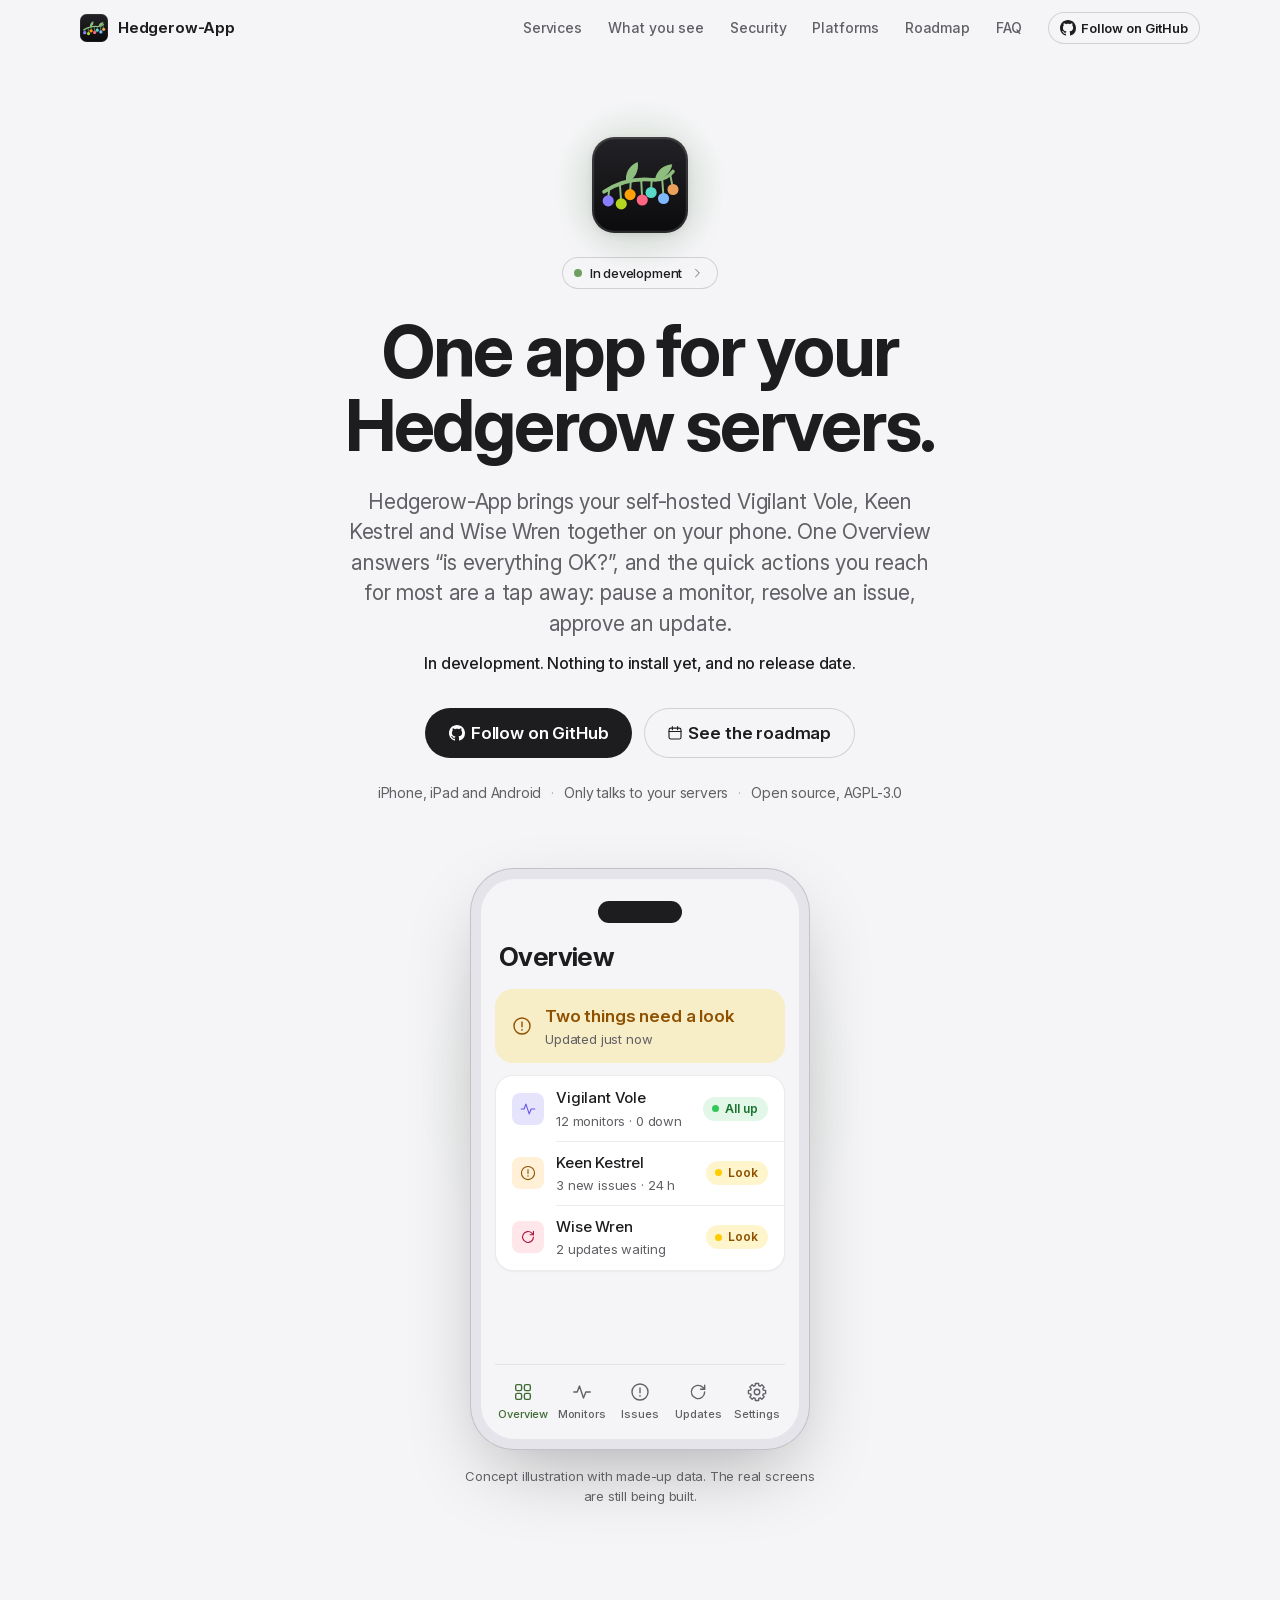
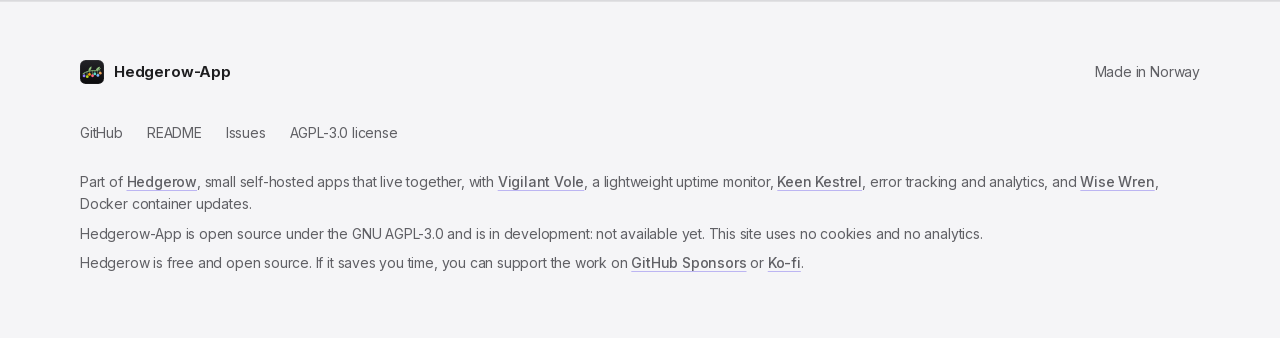
==== commit 0dffc54d: "docs: add sponsor links" ====
--- a/site/index.html
+++ b/site/index.html
@@ -579,6 +579,11 @@
           Hedgerow-App is open source under the GNU AGPL-3.0 and is in development: not available
           yet. This site uses no cookies and no analytics.
         </p>
+        <p class="sibling">
+          Hedgerow is free and open source. If it saves you time, you can support the work on
+          <a href="https://github.com/sponsors/Ferdinand99">GitHub Sponsors</a> or
+          <a href="https://ko-fi.com/ferdinand99">Ko-fi</a>.
+        </p>
       </div>
     </footer>
   </body>
